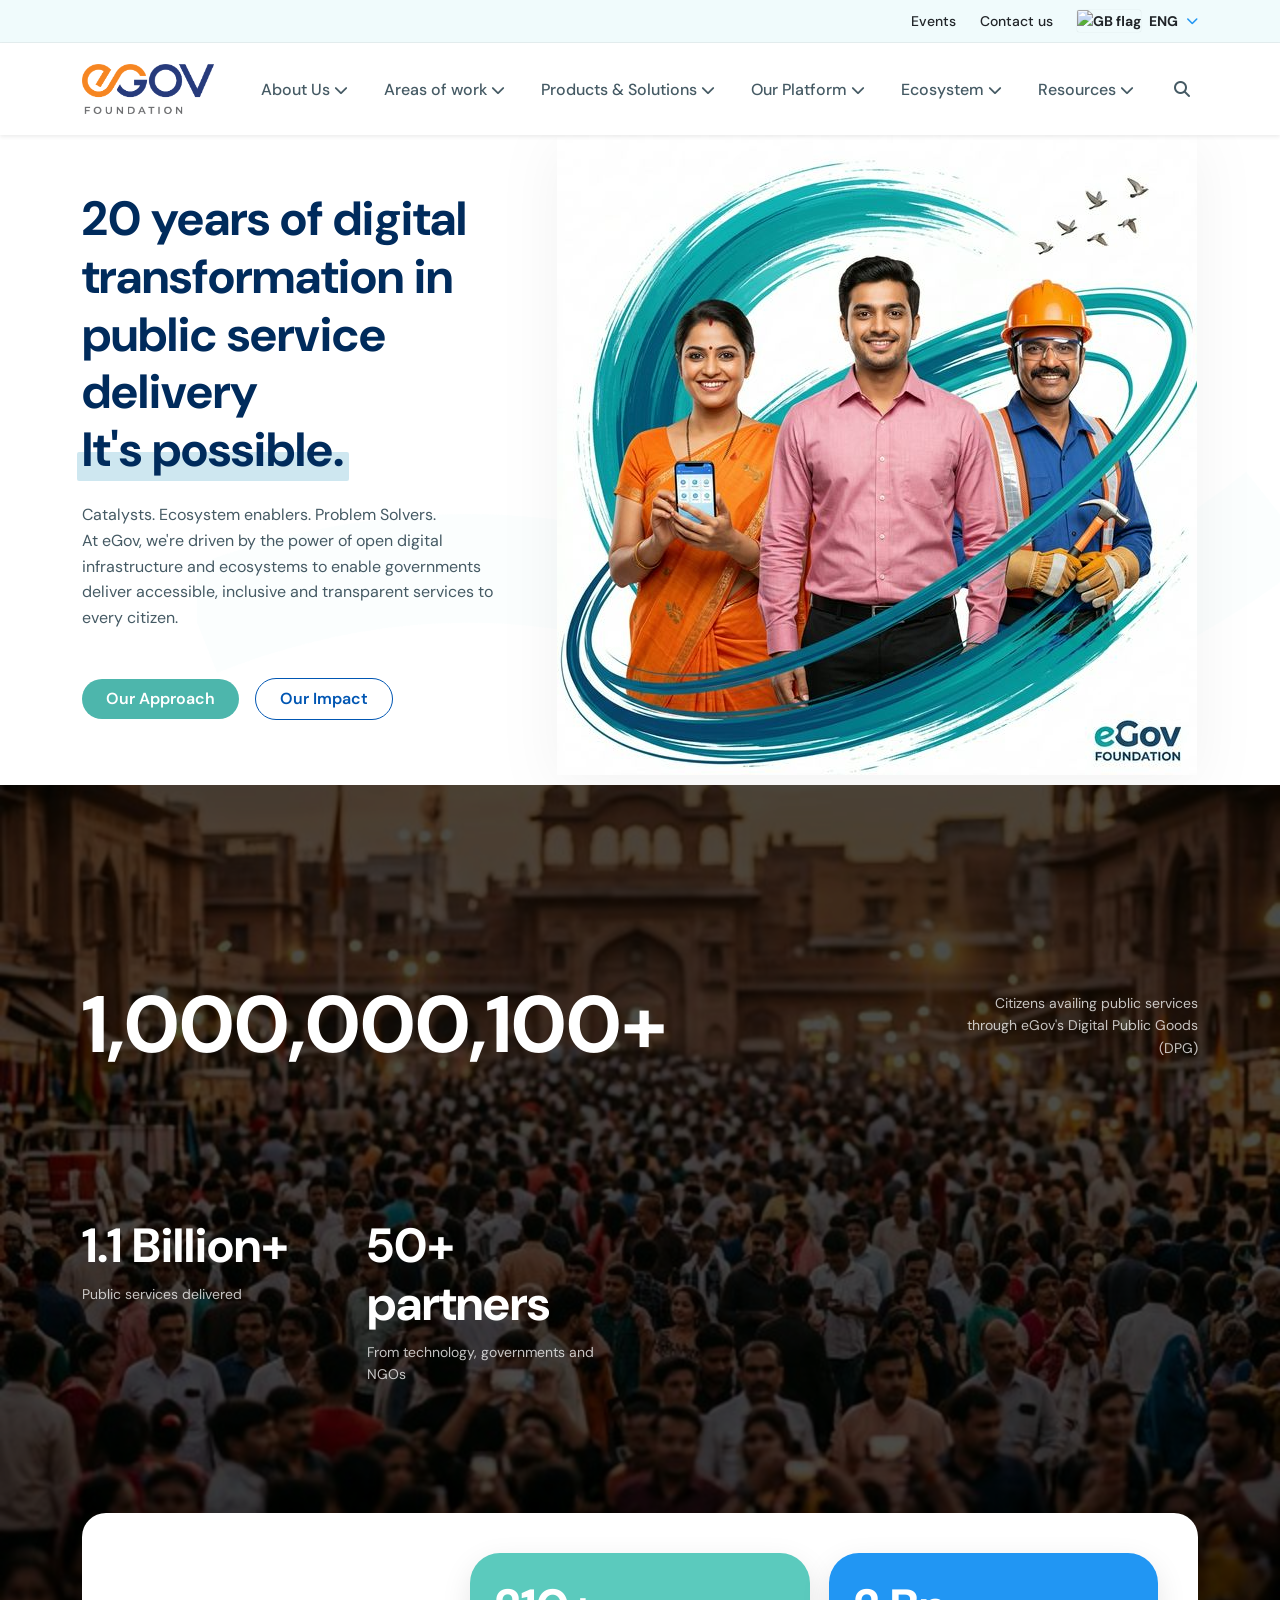
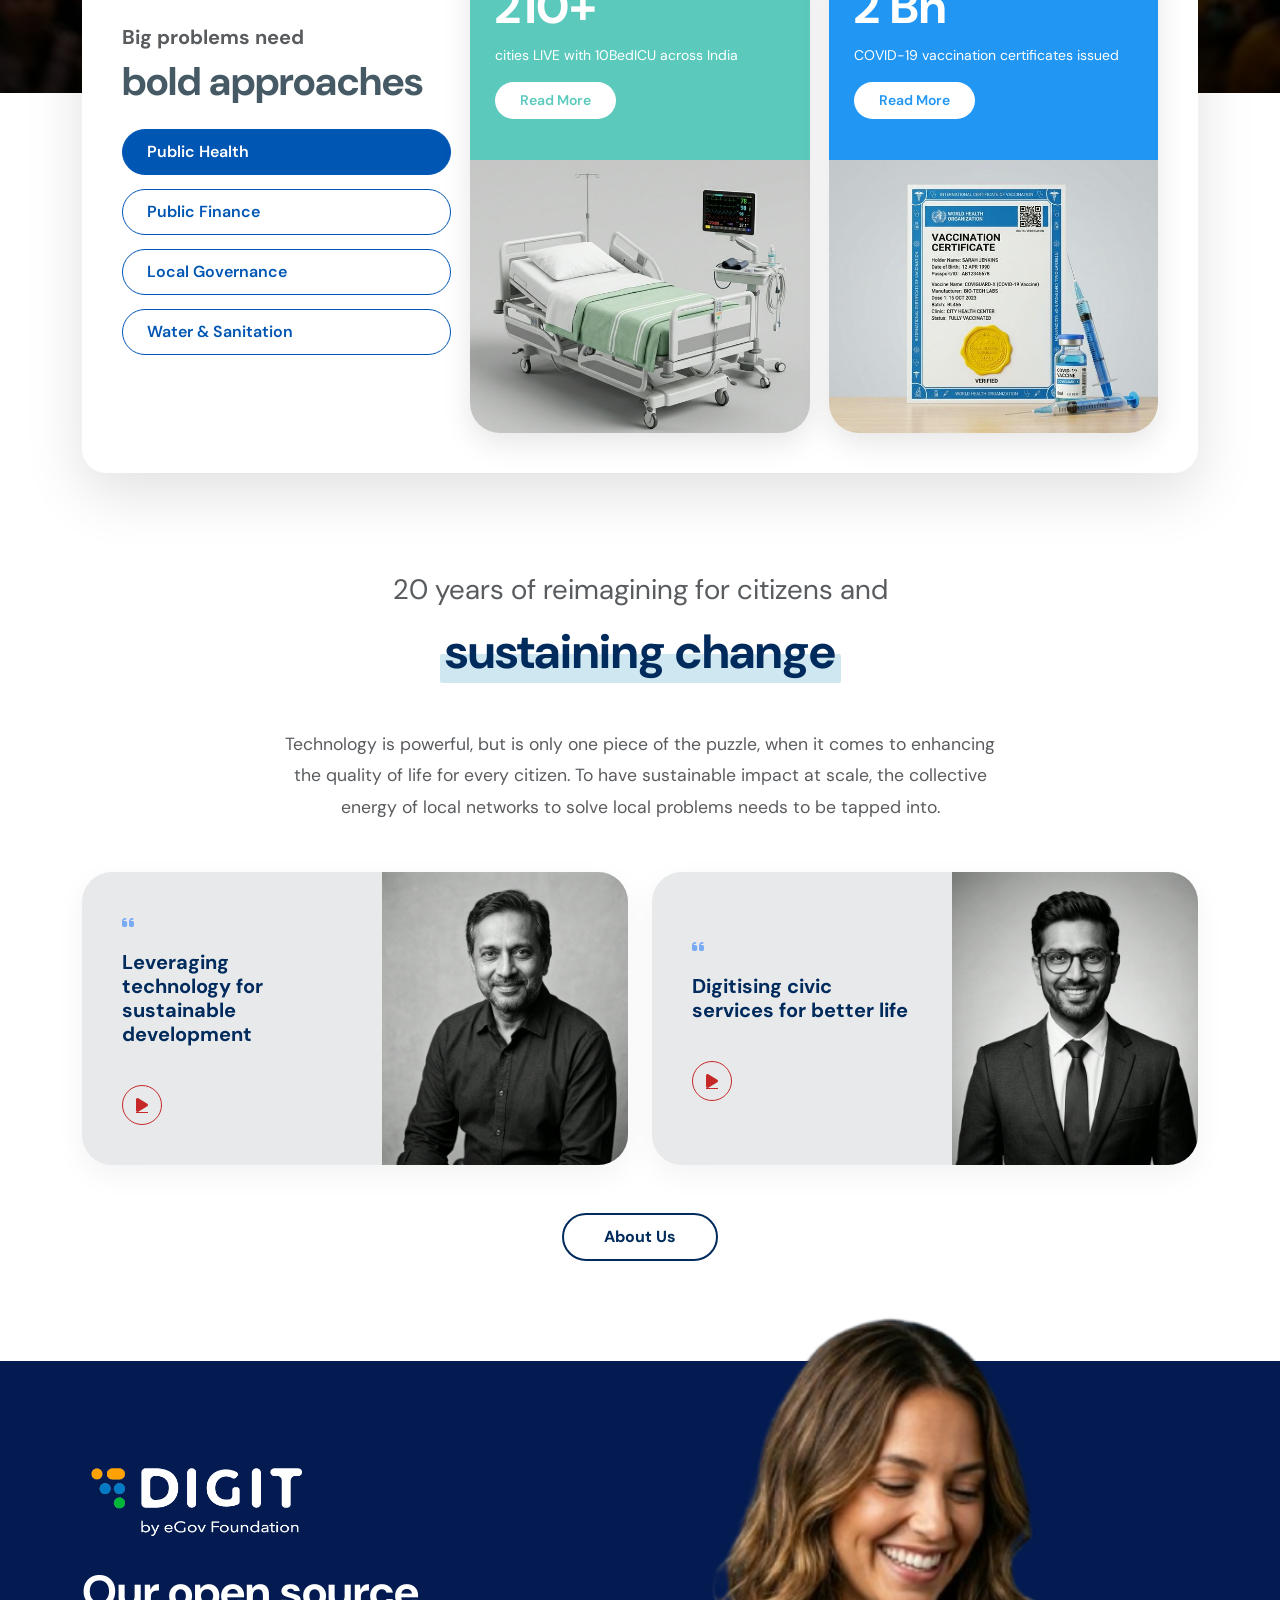
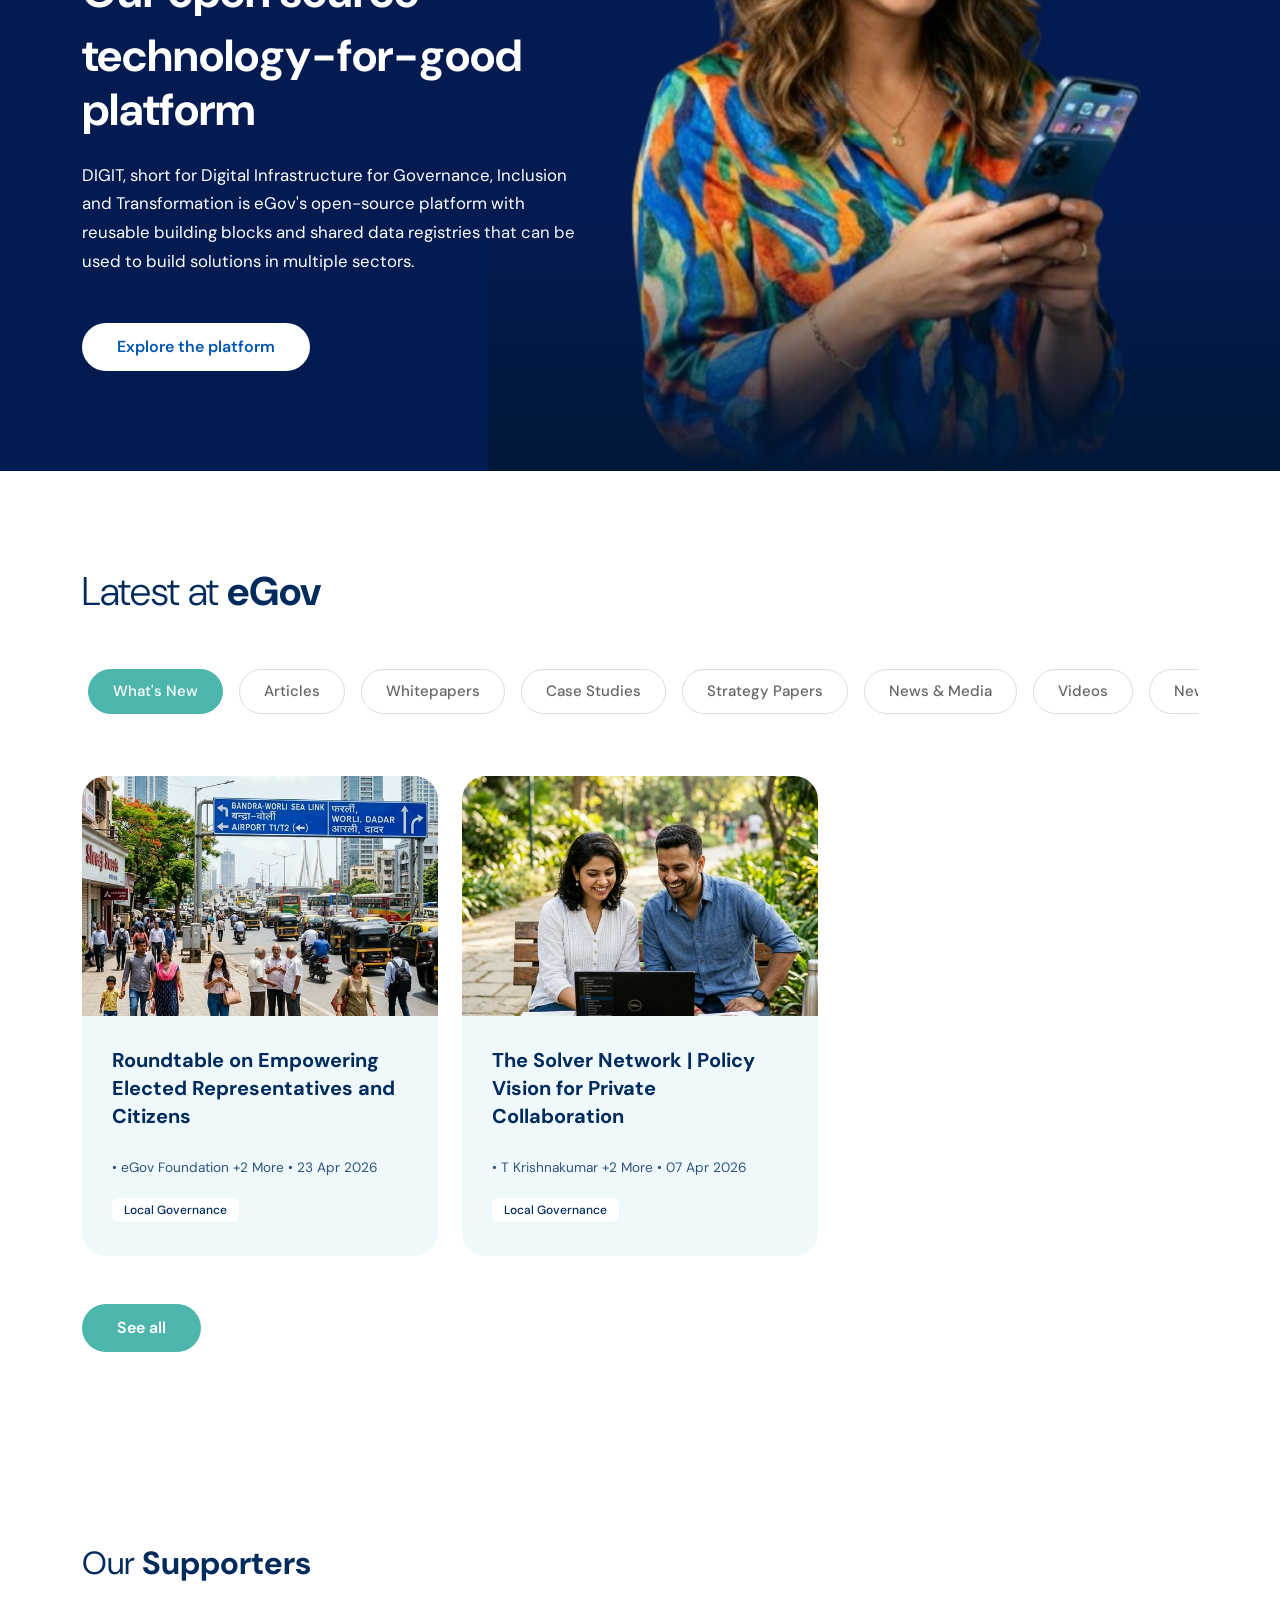
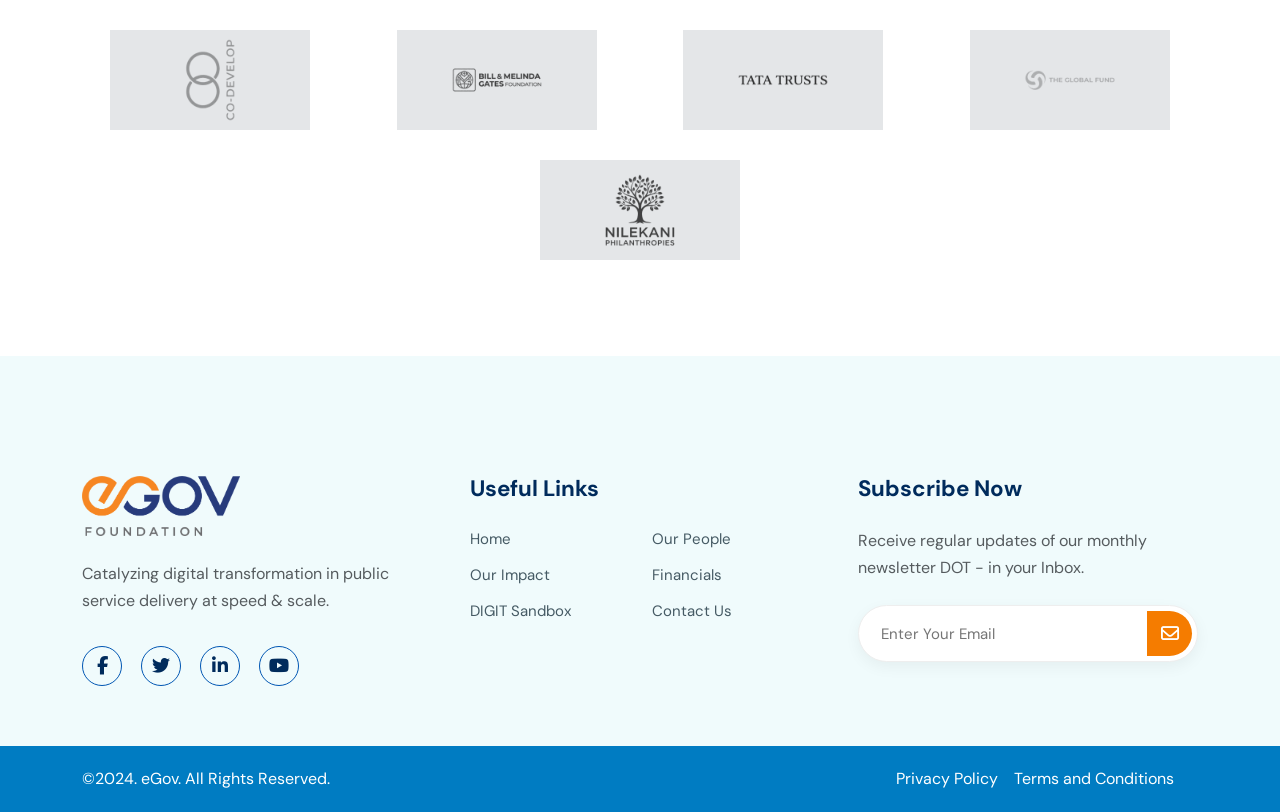
==== index.html @ 866bbda9 "Added Navbar and Main page sections" ====
<!doctype html>
<html lang="en">
  <head>
    <meta charset="UTF-8" />
    <meta name="viewport" content="width=device-width, initial-scale=1.0" />
    <title>eGov Foundation | 20 Years of Digital Transformation</title>
    <link rel="icon" type="image/png" href="favicon.png" />
    <!-- Bootstrap CSS -->
    <link
      href="https://cdn.jsdelivr.net/npm/bootstrap@5.3.0/dist/css/bootstrap.min.css"
      rel="stylesheet"
    />
    <!-- Font Awesome -->
    <link
      rel="stylesheet"
      href="https://cdnjs.cloudflare.com/ajax/libs/font-awesome/6.4.0/css/all.min.css"
    />
    <!-- Custom CSS -->
    <link rel="stylesheet" href="assets/css/style.css" />
  </head>
  <body>
     <div id="header"></div>

    <main>
      <!-- Hero Section -->
      <section class="hero-section">
        <div class="container py-lg-0">
          <div class="row align-items-center">
            <div class="col-lg-5 mb-5 mb-lg-0">
              <h1 class="display-5 fw-bold mb-4 text-dark-blue">
                20 years of digital transformation in public service delivery
                <br />
                <span class="highlight-it">It's possible.</span>
              </h1>
              <p class="secondary-text mb-5">
                Catalysts. Ecosystem enablers. Problem Solvers. <br />
                At eGov, we're driven by the power of open digital
                infrastructure and ecosystems to enable governments deliver
                accessible, inclusive and transparent services to every citizen.
              </p>
              <div class="d-flex align-items-center gap-3">
                <a href="#" class="btn btn-teal-pill px-4 py-2">Our Approach</a>
                <a href="#" class="btn btn-outline-blue-pill px-4 py-2"
                  >Our Impact</a
                >
              </div>
            </div>
            <div class="col-lg-7">
              <img
                src="assets/images/hero-image.png"
                alt="Digital Transformation"
                class="hero-composite-img"
              />
            </div>
          </div>
        </div>
      </section>

      <!-- Impact Section -->
      <section class="impact-section">
        <div class="impact-overlay"></div>
        <div class="container position-relative">
          <div
            class="row my-5 d-flex justify-content-between align-items-center py-4"
          >
            <div class="col-auto">
              <h2 class="display-1 fw-bold mb-0">1,000,000,100+</h2>
            </div>
            <div class="col-auto">
              <p
                class="small opacity-75 mb-0 text-end"
                style="max-width: 250px"
              >
                Citizens availing public services through eGov's Digital Public
                Goods (DPG)
              </p>
            </div>
          </div>

          <div class="row mt-5 mb-5 py-4">
            <div class="col-md-3 mb-4 mb-md-0">
              <h3 class="display-5 fw-bold">1.1 Billion+</h3>
              <p class="small opacity-75">Public services delivered</p>
            </div>
            <div class="col-md-3">
              <h3 class="display-5 fw-bold">50+ partners</h3>
              <p class="small opacity-75">
                From technology, governments and NGOs
              </p>
            </div>
          </div>
        </div>
      </section>

      <!-- Approaches Overlap Section -->
      <section class="approaches-overlap">
        <div class="container">
          <div class="approaches-card">
            <div class="row align-items-center">
              <div class="col-lg-4">
                <h5 class="text-muted mb-2">Big problems need</h5>
                <h2 class="display-6 fw-bold mb-4">bold approaches</h2>
                <div class="d-grid gap-2">
                  <button class="btn sidebar-btn active text-start px-4">
                    Public Health
                  </button>
                  <button class="btn sidebar-btn text-start px-4">
                    Public Finance
                  </button>
                  <button class="btn sidebar-btn text-start px-4">
                    Local Governance
                  </button>
                  <button class="btn sidebar-btn text-start px-4">
                    Water & Sanitation
                  </button>
                </div>
              </div>
              <div class="col-lg-4 p-0">
                <div
                  class="approaches-inner-card"
                >
                  <div class="card-top-content" style="background-color: #5bcabd;">
                    <h3 class="display-5 fw-bold">210+</h3>
                    <p class="small opacity-90">cities LIVE with 10BedICU across India</p>
                    <a
                      href="#"
                      class="btn btn-read-more mb-3"
                      style="color: #5bcabd;"
                      >Read More</a
                    >
                  </div>
                  <div class="card-img-wrapper">
                    <img
                      src="assets/images/hospital-bed.png"
                      alt="Health"
                    />
                  </div>
                </div>
              </div>
              <div class="col-lg-4">
                <div
                  class="approaches-inner-card"
                >
                  <div class="card-top-content" style="background-color: #2196f3;">
                    <h3 class="display-5 fw-bold">2 Bn</h3>
                    <p class="small opacity-90">COVID-19 vaccination certificates issued</p>
                    <a
                      href="#"
                      class="btn btn-read-more mb-3"
                      style="color: #2196f3;"
                      >Read More</a
                    >
                  </div>
                  <div class="card-img-wrapper">
                    <img
                      src="assets/images/vaccine-cert.png"
                      alt="Vaccine"
                    />
                  </div>
                </div>
              </div>
            </div>
          </div>
        </div>
      </section>

      <!-- Sustaining Change Section -->
      <section class="sustaining-section">
        <div class="container text-center">
          <h3 class="text-muted mb-3" style="font-weight: 400;">
            20 years of reimagining for citizens and
          </h3>
          <h2 class="display-5 fw-bold mb-5" id="sustaining-title">
            <span class="highlight-it">sustaining change</span>
          </h2>
          <div class="row mb-5">
            <div class="col-lg-8 mx-auto text-muted" style="font-size: 1.1rem; line-height: 1.8;">
              Technology is powerful, but is only one piece of the puzzle, when
              it comes to enhancing the quality of life for every citizen. To
              have sustainable impact at scale, the collective energy of local
              networks to solve local problems needs to be tapped into.
            </div>
          </div>
          <div class="row g-4 justify-content-center">
            <div class="col-lg-6">
              <div class="testimonial-card">
                <div class="quote-container text-start">
                  <p class="text-muted small mb-3">
                    <i class="fas fa-quote-left text-primary opacity-50 me-2"></i>
                  </p>
                  <h4 class="h5 fw-bold text-dark-blue mb-4">
                    Leveraging technology for sustainable development
                  </h4>
                  <a href="#" class="btn-play-rounded">
                    <i class="fas fa-play"></i>
                  </a>
                </div>
                <img
                  src="assets/images/speaker-1.png"
                  alt="Speaker"
                  class="speaker-img"
                />
              </div>
            </div>
            <div class="col-lg-6">
              <div class="testimonial-card">
                <div class="quote-container text-start">
                  <p class="text-muted small mb-3">
                    <i class="fas fa-quote-left text-primary opacity-50 me-2"></i>
                  </p>
                  <h4 class="h5 fw-bold text-dark-blue mb-4">
                    Digitising civic services for better life
                  </h4>
                  <a href="#" class="btn-play-rounded">
                    <i class="fas fa-play"></i>
                  </a>
                </div>
                <img
                  src="assets/images/speaker-2.png"
                  alt="Speaker"
                  class="speaker-img"
                />
              </div>
            </div>
          </div>
          <div class="mt-5">
            <a href="#" class="btn btn-outline-dark-blue-pill rounded-pill px-5 py-2">About Us</a>
          </div>
        </div>
      </section>

      <!-- DIGIT Section -->
      <section class="digit-section">
        <div class="digit-person-overlay d-none d-lg-block">
          <img src="assets/images/digit-person.png" alt="Person using DIGIT" />
        </div>
        <div class="container">
          <div class="row">
            <div class="col-lg-6">
              <div class="mb-4">
                <div class="d-flex align-items-center mb-1">
                  <img src="assets/images/digit-n.png" alt="DIGIT Logo" style="height: 80px; width: auto;" />
                </div>
                <!-- <p class="small text-white-50 opacity-75 ms-1">by eGov Foundation</p> -->
              </div>
              <h1 class="h1 fw-bold mb-4" style="line-height: 1.2; font-size: 45px;">
                Our open source <br>
                <span style="display: block; margin-top: 10px;">technology-for-good <br> platform</span>
              </h1>
              <p class="mb-5 opacity-90" style="max-width: 500px; font-size: 1.05rem; line-height: 1.7;">
                DIGIT, short for Digital Infrastructure for Governance,
                Inclusion and Transformation is eGov's open-source platform with
                reusable building blocks and shared data registries that can be
                used to build solutions in multiple sectors.
              </p>
              <a href="#" class="btn btn-white-pill"
                >Explore the platform</a
              >
            </div>
          </div>
        </div>
      </section>

      <!-- Latest at eGov -->
      <section class="py-5">
        <div class="container py-5">
          <h2 class="display-6  mb-5" style="color: #002b5c;">
            Latest at <span class="text-egov-primary fw-bold">eGov</span>
          </h2>
          <div class="latest-filters mb-5 overflow-auto text-nowrap pb-2">
            <button class="btn filter-btn active" data-filter="What's New">What's New</button>
            <button class="btn filter-btn" data-filter="Articles">Articles</button>
            <button class="btn filter-btn" data-filter="Whitepapers">Whitepapers</button>
            <button class="btn filter-btn" data-filter="Case Studies">Case Studies</button>
            <button class="btn filter-btn" data-filter="Strategy Papers">Strategy Papers</button>
            <button class="btn filter-btn" data-filter="News & Media">News & Media</button>
            <button class="btn filter-btn" data-filter="Videos">Videos</button>
            <button class="btn filter-btn" data-filter="Newsletter">Newsletter</button>
          </div>
          <div class="row g-4" id="news-container">
            <!-- What's New -->
            <div class="col-md-4 news-item" data-category="What's New">
              <div class="news-card">
                <img src="assets/images/news-1.png" alt="Card" />
                <div class="card-body">
                  <h4 class="h5 fw-bold text-dark-blue" style="line-height: 1.4;">Roundtable on Empowering Elected Representatives and Citizens</h4>
                  <div class="news-meta">• eGov Foundation +2 More • 23 Apr 2026</div>
                  <div class="badge-group"><span class="badge">Local Governance</span></div>
                </div>
              </div>
            </div>
            <div class="col-md-4 news-item" data-category="What's New">
              <div class="news-card">
                <img src="assets/images/news-2.png" alt="Card" />
                <div class="card-body">
                  <h4 class="h5 fw-bold text-dark-blue" style="line-height: 1.4;">The Solver Network | Policy Vision for Private Collaboration</h4>
                  <div class="news-meta">• T Krishnakumar +2 More • 07 Apr 2026</div>
                  <div class="badge-group"><span class="badge">Local Governance</span></div>
                </div>
              </div>
            </div>

            <!-- Articles -->
            <div class="col-md-4 news-item d-none" data-category="Articles">
              <div class="news-card">
                <img src="assets/images/news-3.png" alt="Card" />
                <div class="card-body">
                  <h4 class="h5 fw-bold text-dark-blue" style="line-height: 1.4;">State-led Urban Digital Transformation</h4>
                  <div class="news-meta">• Mathews P Joseph +2 More • 13 Mar 2026</div>
                  <div class="badge-group">
                    <span class="badge">Odisha</span>
                    <span class="badge">Kerala</span>
                    <span class="badge">Local Governance</span>
                    <span class="badge">Andhra Pradesh</span>
                    <span class="badge">Punjab</span>
                  </div>
                </div>
              </div>
            </div>
            <div class="col-md-4 news-item d-none" data-category="Articles">
              <div class="news-card">
                <img src="assets/images/news-generic-1.png" alt="Card" />
                <div class="card-body">
                  <h4 class="h5 fw-bold text-dark-blue" style="line-height: 1.4;">Open Source in Governance: A New Era for Every Citizen</h4>
                  <div class="news-meta">• eGov Team • 05 Mar 2026</div>
                  <div class="badge-group"><span class="badge">Technology</span></div>
                </div>
              </div>
            </div>

            <!-- Whitepapers -->
            <div class="col-md-4 news-item d-none" data-category="Whitepapers">
              <div class="news-card">
                <img src="assets/images/news-generic-2.png" alt="Card" />
                <div class="card-body">
                  <h4 class="h5 fw-bold text-dark-blue" style="line-height: 1.4;">Data Registries for Public Good: Strategic Framework</h4>
                  <div class="news-meta">• Whitepaper • Feb 2026</div>
                  <div class="badge-group"><span class="badge">Strategy</span></div>
                </div>
              </div>
            </div>
            <div class="col-md-4 news-item d-none" data-category="Whitepapers">
              <div class="news-card">
                <img src="assets/images/news-generic-3.png" alt="Card" />
                <div class="card-body">
                  <h4 class="h5 fw-bold text-dark-blue" style="line-height: 1.4;">Sustainable Scaling for DPGs across Emerging Markets</h4>
                  <div class="news-meta">• Strategic Report • Jan 2026</div>
                  <div class="badge-group"><span class="badge">Inclusion</span></div>
                </div>
              </div>
            </div>

            <!-- Case Studies -->
            <div class="col-md-4 news-item d-none" data-category="Case Studies">
              <div class="news-card">
                <img src="assets/images/news-generic-4.png" alt="Card" />
                <div class="card-body">
                  <h4 class="h5 fw-bold text-dark-blue" style="line-height: 1.4;">10BedICU Deployment Success: A Public Health Milestone</h4>
                  <div class="news-meta">• Case Study • Dec 2025</div>
                  <div class="badge-group"><span class="badge">Public Health</span></div>
                </div>
              </div>
            </div>
            <div class="col-md-4 news-item d-none" data-category="Case Studies">
              <div class="news-card">
                <img src="assets/images/news-generic-1.png" alt="Card" />
                <div class="card-body">
                  <h4 class="h5 fw-bold text-dark-blue" style="line-height: 1.4;">Impact of DIGIT in Andhra Pradesh: Digital Evolution</h4>
                  <div class="news-meta">• User Story • Nov 2025</div>
                  <div class="badge-group"><span class="badge">Success Story</span></div>
                </div>
              </div>
            </div>

            <!-- Strategy Papers -->
            <div class="col-md-4 news-item d-none" data-category="Strategy Papers">
              <div class="news-card">
                <img src="assets/images/news-generic-2.png" alt="Card" />
                <div class="card-body">
                  <h4 class="h5 fw-bold text-dark-blue" style="line-height: 1.4;">Reimagining City Finance for Sustainable Impact</h4>
                  <div class="news-meta">• Policy Paper • Oct 2025</div>
                  <div class="badge-group"><span class="badge">Public Finance</span></div>
                </div>
              </div>
            </div>
            <div class="col-md-4 news-item d-none" data-category="Strategy Papers">
              <div class="news-card">
                <img src="assets/images/news-generic-3.png" alt="Card" />
                <div class="card-body">
                  <h4 class="h5 fw-bold text-dark-blue" style="line-height: 1.4;">Inclusive Digital Infrastructure for Rural Connectivity</h4>
                  <div class="news-meta">• Future Vision • Sep 2025</div>
                  <div class="badge-group"><span class="badge">Inclusion</span></div>
                </div>
              </div>
            </div>

            <!-- News & Media -->
            <div class="col-md-4 news-item d-none" data-category="News & Media">
              <div class="news-card">
                <img src="assets/images/news-1.png" alt="Card" />
                <div class="card-body">
                  <h4 class="h5 fw-bold text-dark-blue" style="line-height: 1.4;">eGov Foundation Featured in Times of India Today</h4>
                  <div class="news-meta">• Media News • Aug 2025</div>
                  <div class="badge-group"><span class="badge">Press Release</span></div>
                </div>
              </div>
            </div>
            <div class="col-md-4 news-item d-none" data-category="News & Media">
              <div class="news-card">
                <img src="assets/images/news-generic-4.png" alt="Card" />
                <div class="card-body">
                  <h4 class="h5 fw-bold text-dark-blue" style="line-height: 1.4;">Global Impact showcased at World Economic Forum</h4>
                  <div class="news-meta">• Event News • Jul 2025</div>
                  <div class="badge-group"><span class="badge">Ecosystem</span></div>
                </div>
              </div>
            </div>

            <!-- Videos -->
            <div class="col-md-4 news-item d-none" data-category="Videos">
              <div class="news-card">
                <img src="assets/images/news-2.png" alt="Card" />
                <div class="card-body">
                  <h4 class="h5 fw-bold text-dark-blue" style="line-height: 1.4;">How 10BedICU is Changing Lives across Rural India</h4>
                  <div class="news-meta">• Video Story • 5:20</div>
                  <div class="badge-group"><span class="badge">Public Health</span></div>
                </div>
              </div>
            </div>
            <div class="col-md-4 news-item d-none" data-category="Videos">
              <div class="news-card">
                <img src="assets/images/news-generic-1.png" alt="Card" />
                <div class="card-body">
                  <h4 class="h5 fw-bold text-dark-blue" style="line-height: 1.4;">Introduction to DIGIT Platform for Civic Leaders</h4>
                  <div class="news-meta">• Explainer Video • 3:45</div>
                  <div class="badge-group"><span class="badge">Technology</span></div>
                </div>
              </div>
            </div>

            <!-- Newsletter -->
            <div class="col-md-4 news-item d-none" data-category="Newsletter">
              <div class="news-card">
                <img src="assets/images/news-3.png" alt="Card" />
                <div class="card-body">
                  <h4 class="h5 fw-bold text-dark-blue" style="line-height: 1.4;">The Monthly eGov Digest - December Edition</h4>
                  <div class="news-meta">• Newsletter • Dec 2025</div>
                  <div class="badge-group"><span class="badge">Updates</span></div>
                </div>
              </div>
            </div>
            <div class="col-md-4 news-item d-none" data-category="Newsletter">
              <div class="news-card">
                <img src="assets/images/news-generic-2.png" alt="Card" />
                <div class="card-body">
                  <h4 class="h5 fw-bold text-dark-blue" style="line-height: 1.4;">Year in Review - 2025 Success and Highlights</h4>
                  <div class="news-meta">• Annual Report • Jan 2026</div>
                  <div class="badge-group"><span class="badge">Ecosystem</span></div>
                </div>
              </div>
            </div>
          </div>
          <div class="mt-5 text-start">
            <a href="#" class="btn btn-see-all">See all</a>
          </div>

          <script>
            document.querySelectorAll('.filter-btn').forEach(btn => {
              btn.addEventListener('click', () => {
                // Update buttons
                document.querySelectorAll('.filter-btn').forEach(b => b.classList.remove('active'));
                btn.classList.add('active');
                
                // Update cards
                const filter = btn.getAttribute('data-filter');
                document.querySelectorAll('.news-item').forEach(item => {
                  if (item.getAttribute('data-category') === filter) {
                    item.classList.remove('d-none');
                  } else {
                    item.classList.add('d-none');
                  }
                });
              });
            });
          </script>
        </div>
      </section>

      <section class="py-5 bg-white">
        <div class="container py-5">
          <h2 class="mb-5 text-start">
            <span style="font-weight: 400; color: #002b5c;">Our</span> 
            <span style="font-weight: 700; color: #002b5c;">Supporters</span>
          </h2>
          <div class="supporters-grid">
            <div class="supporter-logo">
              <img src="assets/images/logo-codevelop.png" alt="Co-Develop" />
            </div>
            <div class="supporter-logo">
              <img src="assets/images/logo-gates.png" alt="Gates Foundation" />
            </div>
            <div class="supporter-logo">
              <img src="assets/images/logo-tata.png" alt="Tata Trusts" />
            </div>
            <div class="supporter-logo">
              <img src="assets/images/logo-globalfund.png" alt="The Global Fund" />
            </div>
            <div class="supporter-logo">
              <img src="assets/images/logo-nilekani.png" alt="Nilekani Philanthropies" />
            </div>
          </div>
        </div>
      </section>
    </main>

    <!-- Footer -->
    <div id="footer"></div>

    <a href="#" class="back-to-top" id="backToTop"
      ><i class="fas fa-chevron-up"></i
    ></a>
    <!-- JS -->
    <script src="assets/js/main.js"></script>
    <!-- Bootstrap JS -->
    <script src="https://cdn.jsdelivr.net/npm/bootstrap@5.3.0/dist/js/bootstrap.bundle.min.js"></script>

    <!-- Filter JS -->
    <script>
      document.addEventListener("DOMContentLoaded", function () {
        const filterButtons = document.querySelectorAll(".latest-filters .btn");
        const newsItems = document.querySelectorAll(".news-item");

        filterButtons.forEach((button) => {
          button.addEventListener("click", () => {
            // Update active button
            filterButtons.forEach((btn) => btn.classList.remove("active"));
            button.classList.add("active");

            const filterValue = button.textContent.trim();

            newsItems.forEach((item) => {
              if (
                filterValue === "What's New" ||
                item.getAttribute("data-category") === filterValue
              ) {
                item.style.display = "block";
                item.style.animation = "fadeInUp 0.5s ease backwards";
              } else {
                item.style.display = "none";
              }
            });
          });
        });

        // Back to Top Logic
        const backToTopBtn = document.getElementById("backToTop");

        window.addEventListener("scroll", () => {
          if (window.scrollY > 300) {
            backToTopBtn.classList.add("show");
          } else {
            backToTopBtn.classList.remove("show");
          }
        });

        backToTopBtn.addEventListener("click", (e) => {
          e.preventDefault();
          window.scrollTo({ top: 0, behavior: "smooth" });
        });
      });
    </script>
  </body>
</html>
---- assets/css/style.css ----
/* DM Sans Font */
@import url("https://fonts.googleapis.com/css2?family=DM+Sans:ital,opsz,wght@0,9..40,100..1000;1,9..40,100..1000&display=swap");

:root {
  --egov-primary: #0056b3;
  --egov-secondary: #4dd0e1;
  --egov-teal: #4db6ac;
  --egov-accent: #f57c00;
  --egov-dark: #002b5c;
  --egov-light: #f0fbfc; 
  --egov-text: #455a64;
  --egov-white: #ffffff;
  --egov-text-dark: #002b5c;
  --font-dm: "DM Sans", sans-serif;
}

.text-dark-blue {
  color: var(--egov-text-dark);
}

html {
  scroll-behavior: smooth;
}

body {
  font-family: var(--font-dm);
  color: var(--egov-text);
  overflow-x: hidden;
  line-height: 1.6;
}

h1,
h2,
h3,
h4,
h5,
h6 {
  font-weight: 700;
}

.text-egov-primary {
  color: var(--egov-text-dark);
}
.text-egov-secondary {
  color: var(--egov-secondary);
}
.bg-egov-primary {
  background-color: var(--egov-primary);
}
.bg-egov-dark {
  background-color: var(--egov-dark);
}

/* Header & Navbar styles */
#header {
  display: contents;
}

.navbar.sticky-top {
  position: sticky !important;
  top: 0 !important;
  z-index: 2000 !important;
  background-color: var(--egov-white) !important;
}

.navbar {
  padding: 10px 0;
  transition: all 0.3s ease;
}

/* Language Dropdown Reference Style */
#languageDropdown img {
  border-radius: 2px;
  box-shadow: 0 0 1px rgba(0,0,0,0.2);
}

.dropdown-item {
  font-weight: 500;
  color: var(--egov-text-dark);
}

.dropdown-item.active {
  background-color: transparent !important;
  color: var(--egov-primary) !important;
}

.dropdown-item:hover {
  background-color: rgba(33, 150, 243, 0.05);
  color: var(--egov-primary);
}

.navbar-brand img {
  height: 40px;
}

.nav-link {
  font-weight: 500;
  color: var(--egov-text) !important;
  margin-left: 20px;
  transition: all 0.3s ease;
}

.nav-link:hover {
  color: var(--egov-primary) !important;
}

/* Dropdown Behavior */
@media (min-width: 992px) {
  /* Main Navbar: Show on hover */
  .navbar-nav .nav-item.dropdown:hover > .dropdown-menu {
    display: block;
    opacity: 1;
    visibility: visible;
    transform: translateY(0);
  }
}

/* Bootstrap click behavior (for languages and others) */
.dropdown-menu.show {
  display: block !important;
  opacity: 1 !important;
  visibility: visible !important;
  transform: translateY(0) !important;
}
  
  .dropdown-menu {
    display: block;
    opacity: 0;
    visibility: hidden;
    transform: translateY(10px);
    transition: all 0.3s ease;
    border-radius: 12px;
    min-width: 220px;
  }

.dropdown-item {
  font-size: 15px;
  color: #455a64;
  font-weight: 500;
  transition: all 0.2s ease;
}

.dropdown-item:hover {
  background-color: #f0fbfc;
  color: var(--egov-dark);
}

.dropdown-toggle::after {
  display: none; /* Hide default arrow to use font-awesome icon */
}

/* Hero Section */
.hero-section {
  padding: 0px 0px 10px 0px;
  background-color: white;
  background-image: url('data:image/svg+xml,<svg width="100%" height="100%" viewBox="0 0 1000 600" xmlns="http://www.w3.org/2000/svg"><path d="M0,450 Q250,350 500,450 T1000,350" fill="none" stroke="%23f0fbfc" stroke-width="100" opacity="0.3"/></svg>');
  background-repeat: no-repeat;
  background-position: center right;
  position: relative;
  overflow: hidden;
}

.highlight-it {
  color: var(--egov-dark);
  position: relative;
  z-index: 1;
}

.highlight-it::after {
  content: "";
  position: absolute;
  bottom: 0px;
  left: -5px;
  width: calc(100% + 10px);
  height: 0.6em;
  background-color: #add8e6; /* Light Blue/Teal */
  opacity: 0.6;
  z-index: -1;
  border-radius: 2px;
}

.secondary-text {
  font-size: 1rem;
  color: var(--egov-text);
  line-height: 1.6;
}

.btn-teal-pill {
  background-color: var(--egov-teal);
  color: white;
  border-radius: 50px;
  border: none;
  font-weight: 600;
}

.btn-teal-pill:hover {
  background-color: #00897b;
  color: white;
}

.btn-outline-blue-pill {
  border: 1px solid var(--egov-primary);
  color: var(--egov-primary);
  border-radius: 50px;
  background: transparent;
  font-weight: 600;
}

.btn-outline-blue-pill:hover {
  background: var(--egov-primary);
  color: white;
}

.hero-composite-img {
  max-width: 100%;
  height: auto;
  filter: drop-shadow(0 10px 30px rgba(0, 0, 0, 0.05));
}

/* Impact Section */
.impact-section {
  background: url("../images/impact-bg.png") no-repeat center/cover;
  position: relative;
  padding: 120px 0 220px;
  color: white;
}

.impact-overlay {
  position: absolute;
  top: 0;
  left: 0;
  width: 100%;
  height: 100%;
  background: rgba(0, 0, 0, 0.7);
}

.impact-section .container {
  flex: 1;
  display: flex;
  flex-direction: column;
  justify-content: space-between;
}

/* Approaches Overlap */
.approaches-overlap {
  margin-top: -180px;
  position: relative;
  z-index: 10;
}

.approaches-card {
  background: white;
  border-radius: 24px;
  padding: 40px; /* Reduced from 50px */
  box-shadow: 0 20px 60px rgba(0, 0, 0, 0.12);
}

.sidebar-btn {
  border: 1px solid var(--egov-primary);
  border-radius: 50px;
  margin-bottom: 6px; /* Reduced from 8px */
  background: white;
  color: var(--egov-primary);
  text-align: center;
  padding: 10px 24px !important; /* Reduced from 8px */
  transition: all 0.3s ease;
  font-weight: 600;
  width: 100%;
}

.sidebar-btn.active,
.sidebar-btn:hover {
  background: var(--egov-primary);
  color: white !important;
  border-color: var(--egov-primary);
}

.approaches-inner-card {
  border-radius: 30px;
  overflow: hidden;
  color: white;
  height: 480px; /* Reduced from 520px */
  max-width: 340px; /* Reduced width */
  margin: 0 auto; /* Center in column */
  display: flex;
  flex-direction: column;
  box-shadow: 0 10px 30px rgba(0, 0, 0, 0.1);
  position: relative;
}

.card-top-content {
  padding: 25px; /* Reduced from 30px */
  flex: 0 0 auto;
}

.approaches-inner-card .btn-read-more {
  background: white;
  color: inherit;
  border-radius: 50px;
  padding: 8px 25px;
  font-weight: 600;
  border: none;
  font-size: 14px;
}

.approaches-inner-card .card-img-wrapper {
  flex: 1;
  overflow: hidden;
  background: white; /* Match likely image background */
  display: flex;
  align-items: flex-end;
}

.approaches-inner-card img {
  width: 100%;
  height: 100%;
  object-fit: cover;
  object-position: center center; /* Better centering */
}

/* Sustaining Change */
.sustaining-section {
  /* background: url('../images/sustaining-bg.png') no-repeat center/cover; */
  padding: 100px 0;
  position: relative;
}

#sustaining-title {
  position: relative;
  display: inline-block;
  padding: 0 10px;
}

.testimonial-card {
  border-radius: 30px;
  background: #e8e9eb;
  overflow: hidden;
  transition: transform 0.3s ease, box-shadow 0.3s ease;
  height: 100%;
  border: none;
  display: flex;
  flex-direction: row;
  align-items: center;
  cursor: pointer;
  box-shadow: 0 10px 30px rgba(0,0,0,0.05);
}

.testimonial-card:hover {
  transform: translateY(-5px);
  box-shadow: 0 15px 40px rgba(0,0,0,0.1);
}

.testimonial-card .quote-container {
  padding: 40px;
  flex: 1;
}

.testimonial-card .speaker-img {
  width: 45%;
  height: 100%;
  object-fit: cover;
}

.btn-play-rounded {
  width: 40px;
  height: 40px;
  border: 1px solid #c62828;
  border-radius: 50%;
  display: inline-flex;
  align-items: center;
  justify-content: center;
  color: #c62828;
  margin-top: 15px;
  transition: all 0.3s ease;
}

.btn-play-rounded:hover {
  background: #c62828;
  color: white;
}

.btn-outline-dark-blue-pill {
  border: 2px solid var(--egov-dark);
  color: var(--egov-dark);
  font-weight: 700;
  transition: all 0.3s ease;
  padding: 10px 40px !important;
}

.btn-outline-dark-blue-pill:hover {
  background: var(--egov-dark);
  color: white !important;
}

/* DIGIT Section */
.digit-section {
  background-color: rgba(4, 27, 81);
  /* background: url('../images/digit-bg.png') no-repeat center/cover; */
  color: white;
  padding: 100px 0;
  position: relative;
  overflow: visible; /* To allow person to overlap */
}

.digit-person-overlay {
  position: absolute;
  top: -80px; /* Overlap into previous section */
  right: 0;
  height: calc(100% + 80px);
  z-index: 2;
  pointer-events: none;
}

.digit-person-overlay::after {
  content: '';
  position: absolute;
  bottom: 0;
  left: 0;
  right: 0;
  height: 250px;
  background: linear-gradient(to top, #011738, transparent);
  z-index: 3;
}

.digit-person-overlay img {
  height: 100%;
  width: auto;
  object-fit: contain;
}

.btn-white-pill {
  background: white !important;
  color: var(--egov-primary) !important;
  font-weight: 600;
  border-radius: 50px;
  padding: 12px 35px;
  border: none;
  transition: all 0.3s ease;
}

.btn-white-pill:hover {
  background: #f0f0f0 !important;
  transform: translateY(-2px);
}

/* Latest at eGov */
.latest-filters .btn {
  border: 1px solid #ddd;
  background: white;
  color: #666;
  border-radius: 50px;
  padding: 10px 24px;
  margin: 6px;
  font-size: 15px;
  transition: all 0.3s ease;
  font-weight: 500;
}

.latest-filters .btn.active,
.latest-filters .btn:hover {
  background-color: var(--egov-teal);
  color: white;
  border-color: var(--egov-teal);
}

.news-card {
  border: none;
  border-radius: 24px;
  overflow: hidden;
  background-color: #eff8fa;
  transition: transform 0.3s ease, box-shadow 0.3s ease;
  height: 480px; /* Reduced to 480px for maximum compactness */
  max-width: 380px;
  margin: 0 auto;
  display: flex;
  flex-direction: column;
}

.news-card img {
  width: 100%;
  height: 50%; /* Exactly half of the card */
  object-fit: cover;
}

.news-card .card-body {
  padding: 30px;
  height: 50%; /* Exactly half of the card */
  flex: none; /* Disable flex growth to keep 50% */
  display: flex;
  flex-direction: column;
}

.news-card .news-meta {
  font-size: 0.85rem;
  color: #002b5c;
  opacity: 0.8;
  margin-top: 1.2rem;
  margin-bottom: 1.2rem;
}

.news-card .badge-group {
  display: flex;
  flex-wrap: wrap;
  gap: 6px;
}

.news-card .badge {
  background-color: #ffffff !important;
  color: #002b5c !important;
  padding: 6px 12px;
  border-radius: 6px;
  font-size: 12px;
  font-weight: 500;
  box-shadow: 0 2px 5px rgba(0, 0, 0, 0.02);
  border: none;
}

/* Category Filter Active State */
.filter-btn.active {
  background-color: #4db6ac !important;
  color: white !important;
  border-color: #4db6ac !important;
}

.news-item {
  transition: opacity 0.3s ease, transform 0.3s ease;
}

.news-item.d-none {
  display: none !important;
}

.btn-see-all {
  background-color: #4db6ac; /* Teal color */
  color: white;
  border: none;
  border-radius: 50px;
  padding: 12px 35px;
  font-weight: 600;
  transition: all 0.3s ease;
}

.btn-see-all:hover {
  background-color: #3d9189;
  color: white;
}

/* Supporters Grid */
.supporters-grid {
  display: flex;
  flex-wrap: wrap;
  gap: 30px;
  justify-content:space-around;
  align-items: center;
}

.supporter-logo {
   background-color: #e4e6e8;
  width: 200px;
  display: flex;
  justify-content: flex-start;
  align-items: center;
}

.supporters-grid img {
  width: 200px; /* Enforced 200px width as requested */
  max-height: 100px;
  object-fit: contain;
  filter: grayscale(100%) contrast(1);
  opacity: 1 !important;
  background: transparent !important;
  mix-blend-mode: multiply;
  transition: all 0.4s ease;
  cursor: pointer;
}

.supporters-grid img:hover {
  filter: grayscale(0) contrast(1);
  transform: translateY(-2px);
}

.btn-see-all:hover {
  background-color: #00897b;
  color: white;
  transform: scale(1.05);
}

/* Footer Section */
footer {
  background-color: var(--egov-light);
  padding: 120px 0 0; /* More padding as requested */
  color: var(--egov-text);
}

footer h5 {
  font-size: 1.4rem;
  color: var(--egov-dark);
  margin-bottom: 25px;
}

footer p {
  font-size: 1rem;
  line-height: 1.7;
  margin-bottom: 2rem;
}

.footer-logo {
  height: 35px;
}

.footer-links li {
  margin-bottom: 12px;
}
.footer-links a {
  text-decoration: none;
  color: var(--egov-text);
  font-size: 15px; /* Font size increase little */
  transition: color 0.3s ease;
  display: block;
}
.footer-links a:hover {
  color: var(--egov-primary);
}

.social-icons-footer a {
  width: 40px;
  height: 40px;
  background: transparent;
  border: 1px solid #0056b3;
  border-radius: 50%;
  display: inline-flex;
  align-items: center;
  justify-content: center;
  color: #002b5c;
  margin-right: 15px;
  text-decoration: none;
  transition: all 0.3s ease;
  font-size: 18px;
}

.social-icons-footer a:hover {
  background: #0056b3;
  color: white;
  transform: translateY(-3px);
}

.subscribe-form {
  display: flex;
  background: white;
  border: 1px solid #eee;
  border-radius: 50px;
  padding: 5px 5px 5px 20px;
  box-shadow: 0 5px 15px rgba(0, 0, 0, 0.05);
}

.subscribe-form input {
  border: none;
  outline: none;
  width: 100%;
  font-size: 15px;
}

.subscribe-form button {
  width: 50px;
  height: 45px;
  background: #f57c00; /* Match orange in image */
  color: white;
  border: none;
  border-radius: 50px; /* Semi-circle rounded on right */
  border-top-left-radius: 0;
  border-bottom-left-radius: 0;
  display: flex;
  align-items: center;
  justify-content: center;
  font-size: 18px;
}

.bottom-bar {
  background-color: #007cc2; /* Match image blue */
  color: white;
  padding: 20px 0;
  margin-top: 60px;
}

.back-to-top {
  position: fixed;
  bottom: 30px;
  right: 30px;
  width: 45px;
  height: 45px;
  background: #002b5c;
  color: white;
  display: flex;
  align-items: center;
  justify-content: center;
  border-radius: 50%;
  text-decoration: none;
  z-index: 2000;
  transition: all 0.3s ease;
  opacity: 0;
  visibility: hidden;
  box-shadow: 0 5px 15px rgba(0, 0, 0, 0.2);
}

.back-to-top.show {
  opacity: 1;
  visibility: visible;
}

/* Animations */
@keyframes fadeInUp {
  from {
    opacity: 0;
    transform: translateY(30px);
  }
  to {
    opacity: 1;
    transform: translateY(0);
  }
}

.hero-section h1,
.hero-section h5,
.hero-section p {
  animation: fadeInUp 0.8s ease backwards;
}

.hero-section h1 {
  animation-delay: 0.3s;
}
.hero-section p {
  animation-delay: 0.5s;
}

/* Responsive Adjustments */
@media (max-width: 991px) {
  .approaches-overlap {
    margin-top: -50px;
  }
  .approaches-card {
    padding: 30px;
  }
}
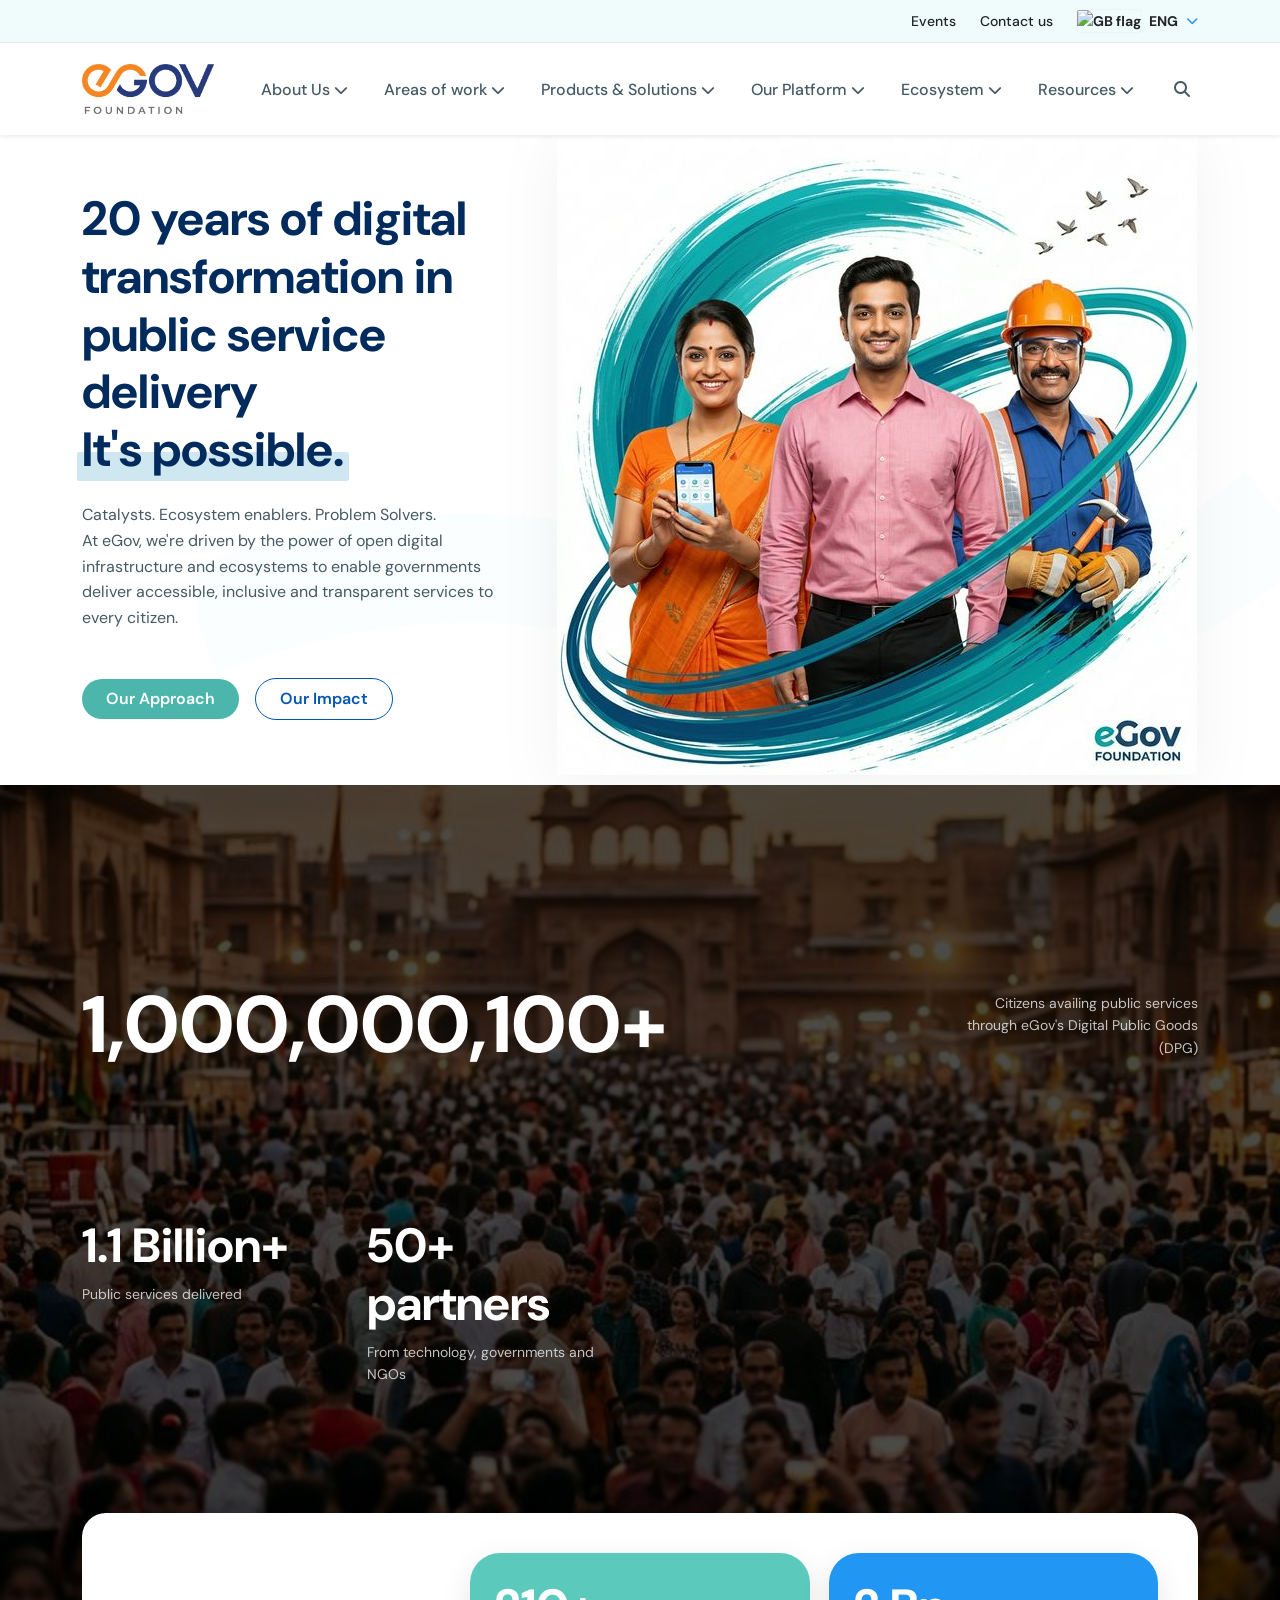
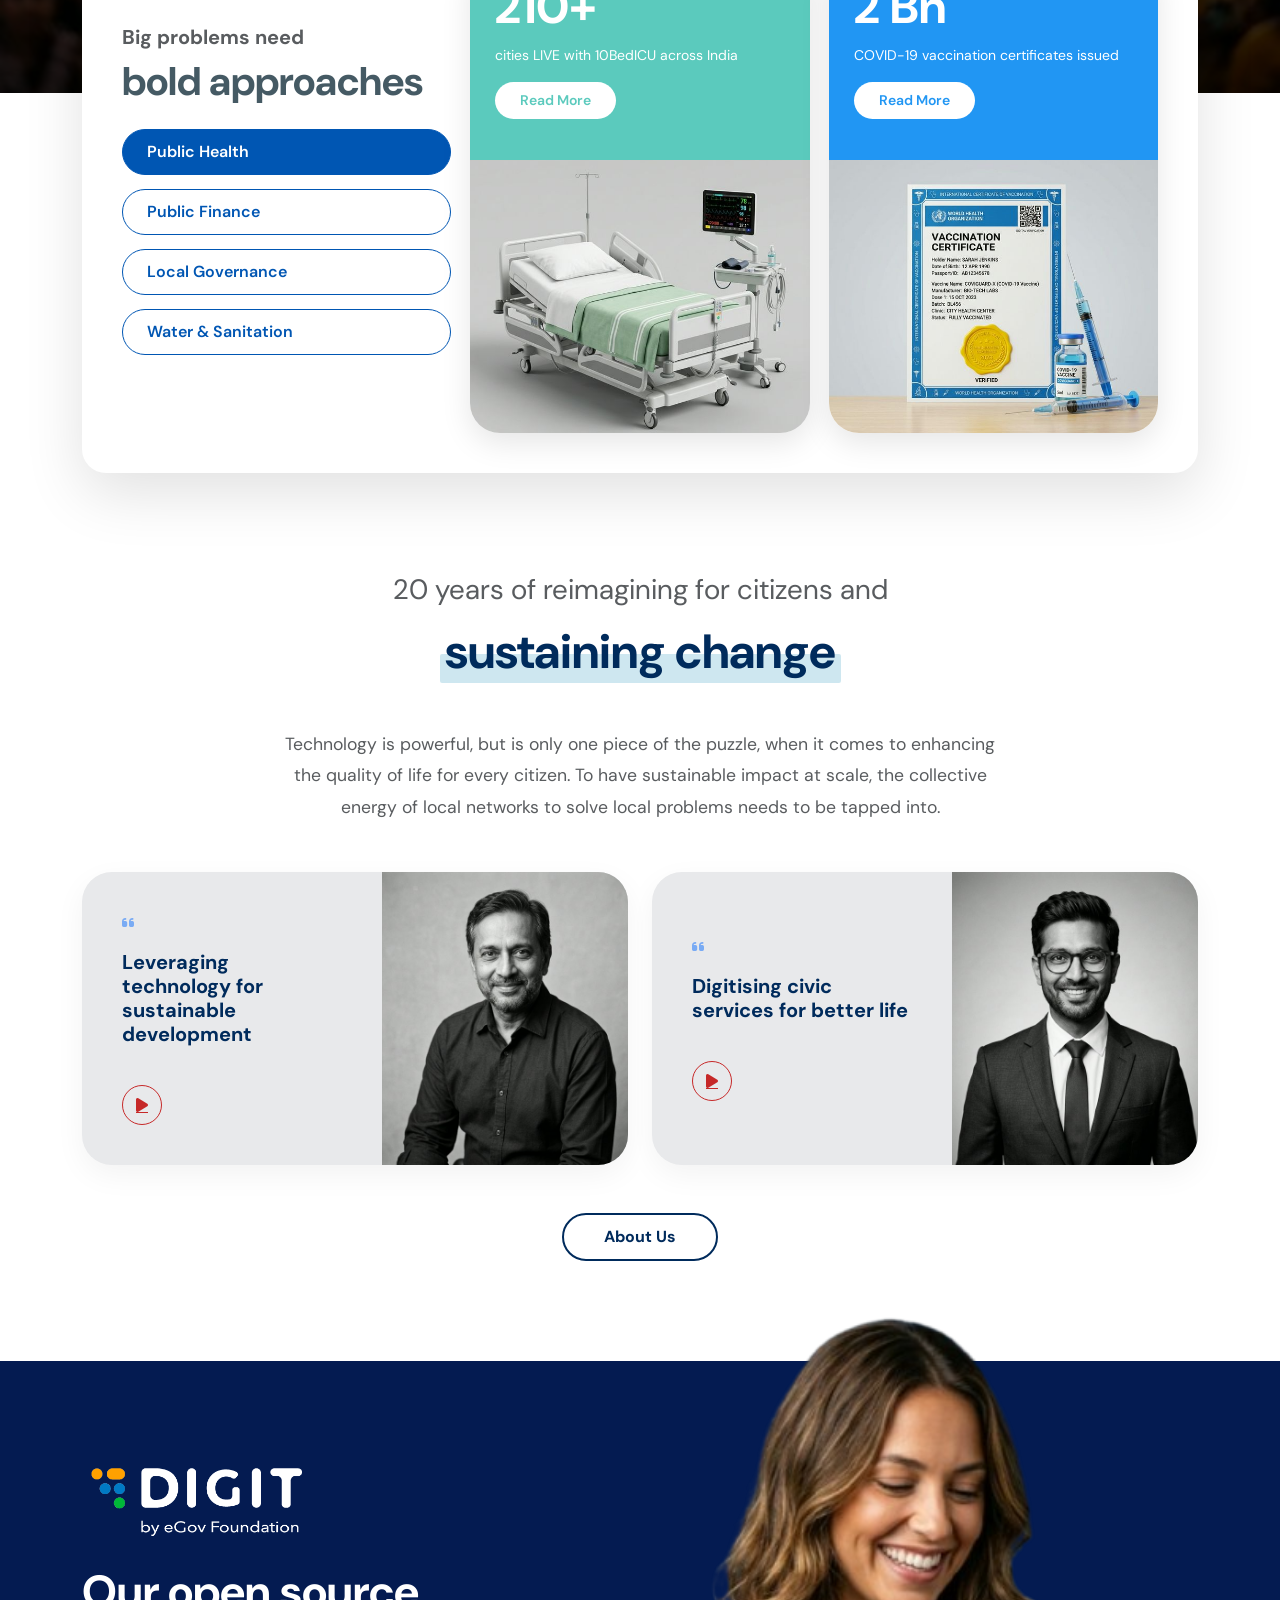
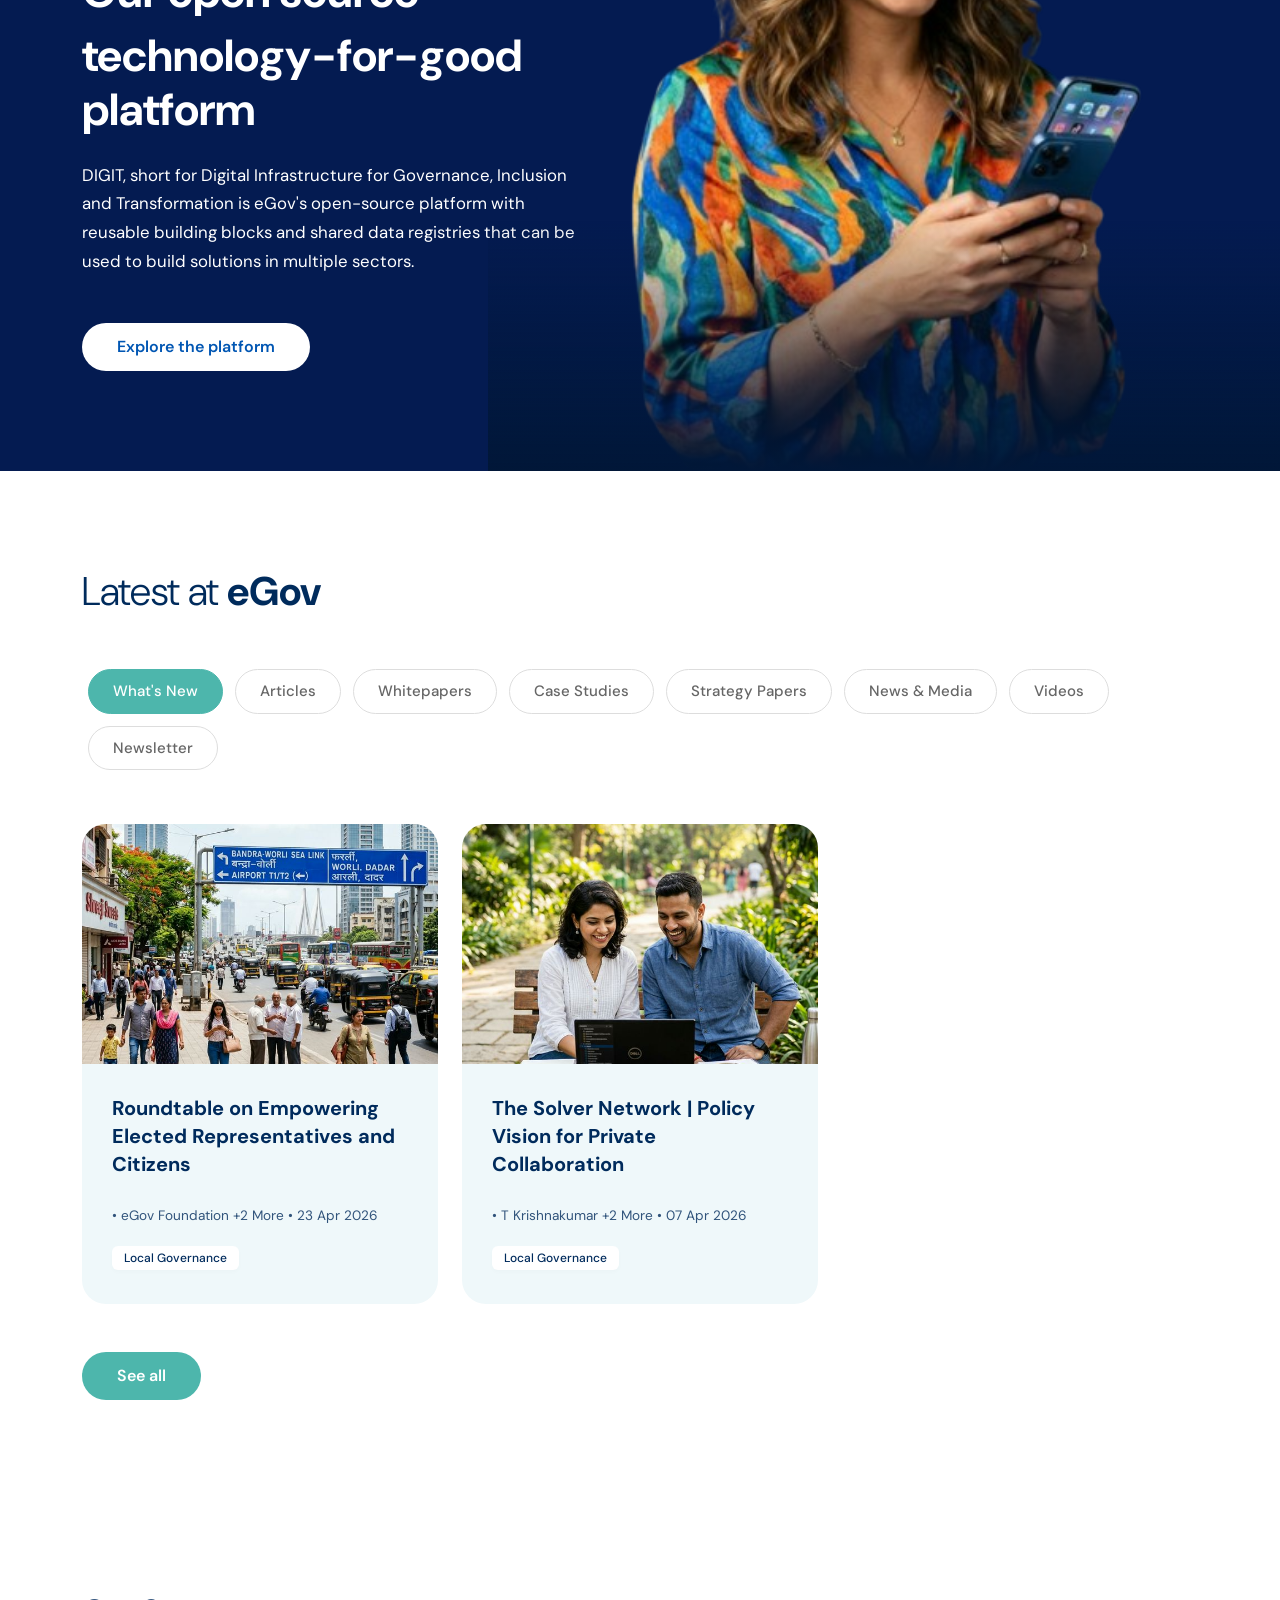
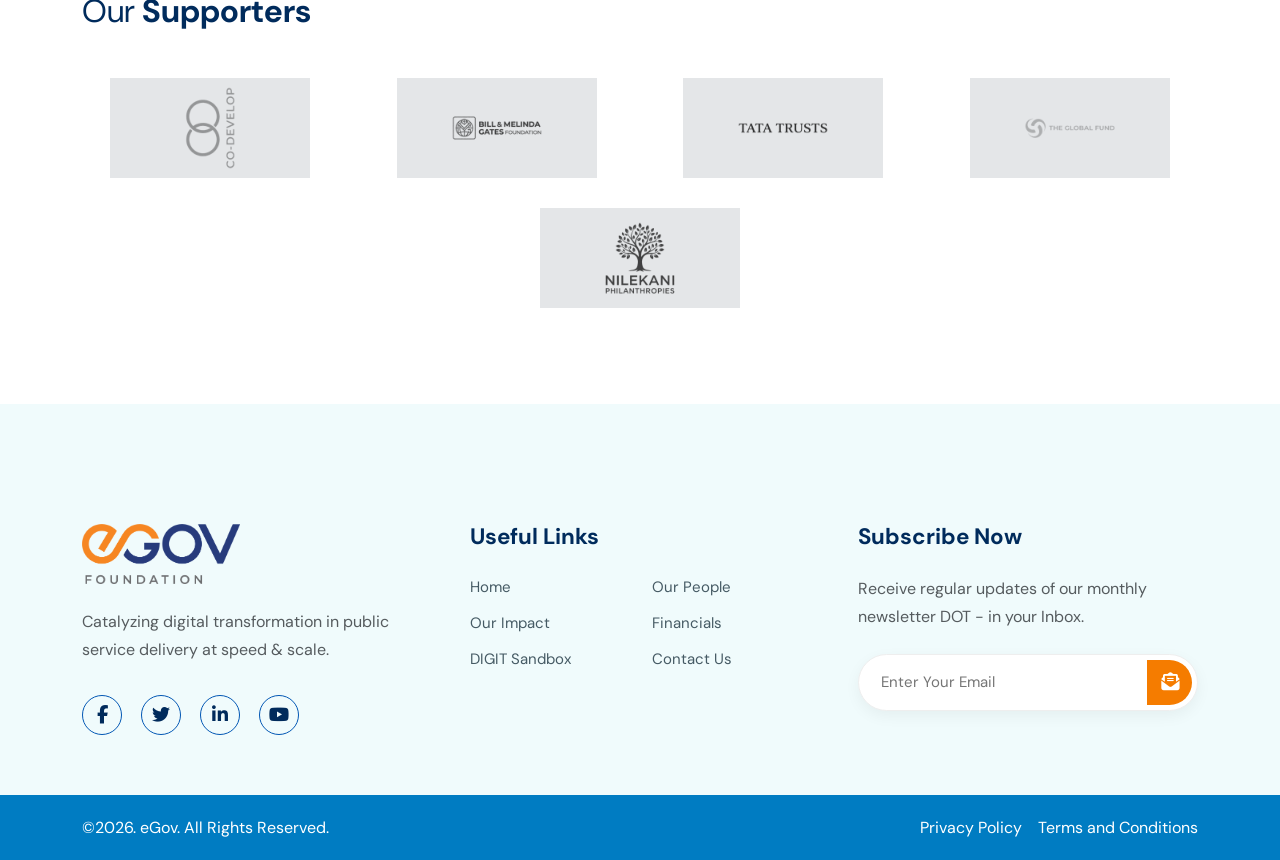
==== commit 74ce4da9: "added images in Latest at eGov" ====
--- a/index.html
+++ b/index.html
@@ -4,7 +4,7 @@
     <meta charset="UTF-8" />
     <meta name="viewport" content="width=device-width, initial-scale=1.0" />
     <title>eGov Foundation | 20 Years of Digital Transformation</title>
-    <link rel="icon" type="image/png" href="favicon.png" />
+    <link rel="icon" type="image/png" href="/assets/icons/favicon.png" />
     <!-- Bootstrap CSS -->
     <link
       href="https://cdn.jsdelivr.net/npm/bootstrap@5.3.0/dist/css/bootstrap.min.css"
@@ -19,14 +19,14 @@
     <link rel="stylesheet" href="assets/css/style.css" />
   </head>
   <body>
-     <div id="header"></div>
+    <div id="header"></div>
 
     <main>
       <!-- Hero Section -->
       <section class="hero-section">
         <div class="container py-lg-0">
           <div class="row align-items-center">
-            <div class="col-lg-5 mb-5 mb-lg-0">
+            <div class="col-lg-5 mb-5 mb-lg-0 order-2 order-lg-1">
               <h1 class="display-5 fw-bold mb-4 text-dark-blue">
                 20 years of digital transformation in public service delivery
                 <br />
@@ -38,14 +38,18 @@
                 infrastructure and ecosystems to enable governments deliver
                 accessible, inclusive and transparent services to every citizen.
               </p>
-              <div class="d-flex align-items-center gap-3">
+              <div
+                class="d-flex align-items-center gap-3 reveal fade-up delay-400"
+              >
                 <a href="#" class="btn btn-teal-pill px-4 py-2">Our Approach</a>
                 <a href="#" class="btn btn-outline-blue-pill px-4 py-2"
                   >Our Impact</a
                 >
               </div>
             </div>
-            <div class="col-lg-7">
+            <div
+              class="col-lg-7 reveal fade-right delay-200 order-1 order-lg-2"
+            >
               <img
                 src="assets/images/hero-image.png"
                 alt="Digital Transformation"
@@ -57,11 +61,11 @@
       </section>
 
       <!-- Impact Section -->
-      <section class="impact-section">
+      <section class="impact-section reveal fade-up">
         <div class="impact-overlay"></div>
         <div class="container position-relative">
           <div
-            class="row my-5 d-flex justify-content-between align-items-center py-4"
+            class="row my-5 d-flex justify-content-center justify-content-lg-between align-items-center py-4 reveal fade-in delay-200"
           >
             <div class="col-auto">
               <h2 class="display-1 fw-bold mb-0">1,000,000,100+</h2>
@@ -77,7 +81,7 @@
             </div>
           </div>
 
-          <div class="row mt-5 mb-5 py-4">
+          <div class="row mt-5 mb-5 py-4 reveal fade-up delay-300">
             <div class="col-md-3 mb-4 mb-md-0">
               <h3 class="display-5 fw-bold">1.1 Billion+</h3>
               <p class="small opacity-75">Public services delivered</p>
@@ -94,10 +98,10 @@
 
       <!-- Approaches Overlap Section -->
       <section class="approaches-overlap">
-        <div class="container">
+        <div class="container reveal fade-up">
           <div class="approaches-card">
             <div class="row align-items-center">
-              <div class="col-lg-4">
+              <div class="col-lg-4 reveal fade-left delay-200">
                 <h5 class="text-muted mb-2">Big problems need</h5>
                 <h2 class="display-6 fw-bold mb-4">bold approaches</h2>
                 <div class="d-grid gap-2">
@@ -115,47 +119,47 @@
                   </button>
                 </div>
               </div>
-              <div class="col-lg-4 p-0">
-                <div
-                  class="approaches-inner-card"
-                >
-                  <div class="card-top-content" style="background-color: #5bcabd;">
+              <div class="col-6 col-lg-4 p-0 reveal zoom-in delay-300">
+                <div class="approaches-inner-card">
+                  <div
+                    class="card-top-content"
+                    style="background-color: #5bcabd"
+                  >
                     <h3 class="display-5 fw-bold">210+</h3>
-                    <p class="small opacity-90">cities LIVE with 10BedICU across India</p>
+                    <p class="small opacity-90">
+                      cities LIVE with 10BedICU across India
+                    </p>
                     <a
                       href="#"
                       class="btn btn-read-more mb-3"
-                      style="color: #5bcabd;"
+                      style="color: #5bcabd"
                       >Read More</a
                     >
                   </div>
                   <div class="card-img-wrapper">
-                    <img
-                      src="assets/images/hospital-bed.png"
-                      alt="Health"
-                    />
-                  </div>
-                </div>
-              </div>
-              <div class="col-lg-4">
-                <div
-                  class="approaches-inner-card"
-                >
-                  <div class="card-top-content" style="background-color: #2196f3;">
+                    <img src="assets/images/hospital-bed.png" alt="Health" />
+                  </div>
+                </div>
+              </div>
+              <div class="col-6 col-lg-4 reveal zoom-in delay-400">
+                <div class="approaches-inner-card">
+                  <div
+                    class="card-top-content"
+                    style="background-color: #2196f3"
+                  >
                     <h3 class="display-5 fw-bold">2 Bn</h3>
-                    <p class="small opacity-90">COVID-19 vaccination certificates issued</p>
+                    <p class="small opacity-90">
+                      COVID-19 vaccination certificates issued
+                    </p>
                     <a
                       href="#"
                       class="btn btn-read-more mb-3"
-                      style="color: #2196f3;"
+                      style="color: #2196f3"
                       >Read More</a
                     >
                   </div>
                   <div class="card-img-wrapper">
-                    <img
-                      src="assets/images/vaccine-cert.png"
-                      alt="Vaccine"
-                    />
+                    <img src="assets/images/vaccine-cert.png" alt="Vaccine" />
                   </div>
                 </div>
               </div>
@@ -165,16 +169,25 @@
       </section>
 
       <!-- Sustaining Change Section -->
-      <section class="sustaining-section">
+      <section class="sustaining-section reveal fade-up">
         <div class="container text-center">
-          <h3 class="text-muted mb-3" style="font-weight: 400;">
+          <h3
+            class="text-muted mb-3 reveal fade-in delay-200"
+            style="font-weight: 400"
+          >
             20 years of reimagining for citizens and
           </h3>
-          <h2 class="display-5 fw-bold mb-5" id="sustaining-title">
+          <h2
+            class="display-5 fw-bold mb-5 reveal fade-up delay-300"
+            id="sustaining-title"
+          >
             <span class="highlight-it">sustaining change</span>
           </h2>
-          <div class="row mb-5">
-            <div class="col-lg-8 mx-auto text-muted" style="font-size: 1.1rem; line-height: 1.8;">
+          <div class="row mb-5 reveal fade-up delay-400">
+            <div
+              class="col-lg-8 mx-auto text-muted"
+              style="font-size: 1.1rem; line-height: 1.8"
+            >
               Technology is powerful, but is only one piece of the puzzle, when
               it comes to enhancing the quality of life for every citizen. To
               have sustainable impact at scale, the collective energy of local
@@ -182,11 +195,13 @@
             </div>
           </div>
           <div class="row g-4 justify-content-center">
-            <div class="col-lg-6">
+            <div class="col-lg-6 reveal fade-left delay-200">
               <div class="testimonial-card">
                 <div class="quote-container text-start">
                   <p class="text-muted small mb-3">
-                    <i class="fas fa-quote-left text-primary opacity-50 me-2"></i>
+                    <i
+                      class="fas fa-quote-left text-primary opacity-50 me-2"
+                    ></i>
                   </p>
                   <h4 class="h5 fw-bold text-dark-blue mb-4">
                     Leveraging technology for sustainable development
@@ -202,11 +217,13 @@
                 />
               </div>
             </div>
-            <div class="col-lg-6">
+            <div class="col-lg-6 reveal fade-right delay-400">
               <div class="testimonial-card">
                 <div class="quote-container text-start">
                   <p class="text-muted small mb-3">
-                    <i class="fas fa-quote-left text-primary opacity-50 me-2"></i>
+                    <i
+                      class="fas fa-quote-left text-primary opacity-50 me-2"
+                    ></i>
                   </p>
                   <h4 class="h5 fw-bold text-dark-blue mb-4">
                     Digitising civic services for better life
@@ -223,59 +240,90 @@
               </div>
             </div>
           </div>
-          <div class="mt-5">
-            <a href="#" class="btn btn-outline-dark-blue-pill rounded-pill px-5 py-2">About Us</a>
+          <div class="mt-5 reveal zoom-in delay-200">
+            <a
+              href="#"
+              class="btn btn-outline-dark-blue-pill rounded-pill px-5 py-2"
+              >About Us</a
+            >
           </div>
         </div>
       </section>
 
       <!-- DIGIT Section -->
-      <section class="digit-section">
-        <div class="digit-person-overlay d-none d-lg-block">
+      <section class="digit-section reveal fade-in">
+        <div class="digit-person-overlay reveal fade-right delay-400">
           <img src="assets/images/digit-person.png" alt="Person using DIGIT" />
         </div>
         <div class="container">
           <div class="row">
-            <div class="col-lg-6">
+            <div class="col-lg-6 reveal fade-left delay-200">
               <div class="mb-4">
                 <div class="d-flex align-items-center mb-1">
-                  <img src="assets/images/digit-n.png" alt="DIGIT Logo" style="height: 80px; width: auto;" />
+                  <img
+                    src="assets/images/digit-n.png"
+                    alt="DIGIT Logo"
+                    style="height: 80px; width: auto"
+                  />
                 </div>
                 <!-- <p class="small text-white-50 opacity-75 ms-1">by eGov Foundation</p> -->
               </div>
-              <h1 class="h1 fw-bold mb-4" style="line-height: 1.2; font-size: 45px;">
-                Our open source <br>
-                <span style="display: block; margin-top: 10px;">technology-for-good <br> platform</span>
+              <h1
+                class="h1 fw-bold mb-4"
+                style="line-height: 1.2; font-size: 45px"
+              >
+                Our open source <br />
+                <span style="display: block; margin-top: 10px"
+                  >technology-for-good <br />
+                  platform</span
+                >
               </h1>
-              <p class="mb-5 opacity-90" style="max-width: 500px; font-size: 1.05rem; line-height: 1.7;">
+              <p
+                class="mb-5 opacity-90"
+                style="max-width: 500px; font-size: 1.05rem; line-height: 1.7"
+              >
                 DIGIT, short for Digital Infrastructure for Governance,
                 Inclusion and Transformation is eGov's open-source platform with
                 reusable building blocks and shared data registries that can be
                 used to build solutions in multiple sectors.
               </p>
-              <a href="#" class="btn btn-white-pill"
-                >Explore the platform</a
-              >
+              <a href="#" class="btn btn-white-pill">Explore the platform</a>
             </div>
           </div>
         </div>
       </section>
 
       <!-- Latest at eGov -->
-      <section class="py-5">
-        <div class="container py-5">
-          <h2 class="display-6  mb-5" style="color: #002b5c;">
+      <section class="py-5 latest-news-section">
+        <div class="container py-5 text-center text-lg-start">
+          <h2 class="display-6 mb-5 reveal fade-left" style="color: #002b5c">
             Latest at <span class="text-egov-primary fw-bold">eGov</span>
           </h2>
-          <div class="latest-filters mb-5 overflow-auto text-nowrap pb-2">
-            <button class="btn filter-btn active" data-filter="What's New">What's New</button>
-            <button class="btn filter-btn" data-filter="Articles">Articles</button>
-            <button class="btn filter-btn" data-filter="Whitepapers">Whitepapers</button>
-            <button class="btn filter-btn" data-filter="Case Studies">Case Studies</button>
-            <button class="btn filter-btn" data-filter="Strategy Papers">Strategy Papers</button>
-            <button class="btn filter-btn" data-filter="News & Media">News & Media</button>
+          <div
+            class="latest-filters mb-5 flex-wrap justify-content-center justify-content-lg-start d-flex reveal fade-up delay-200"
+          >
+            <button class="btn filter-btn active" data-filter="What's New">
+              What's New
+            </button>
+            <button class="btn filter-btn" data-filter="Articles">
+              Articles
+            </button>
+            <button class="btn filter-btn" data-filter="Whitepapers">
+              Whitepapers
+            </button>
+            <button class="btn filter-btn" data-filter="Case Studies">
+              Case Studies
+            </button>
+            <button class="btn filter-btn" data-filter="Strategy Papers">
+              Strategy Papers
+            </button>
+            <button class="btn filter-btn" data-filter="News & Media">
+              News & Media
+            </button>
             <button class="btn filter-btn" data-filter="Videos">Videos</button>
-            <button class="btn filter-btn" data-filter="Newsletter">Newsletter</button>
+            <button class="btn filter-btn" data-filter="Newsletter">
+              Newsletter
+            </button>
           </div>
           <div class="row g-4" id="news-container">
             <!-- What's New -->
@@ -283,9 +331,19 @@
               <div class="news-card">
                 <img src="assets/images/news-1.png" alt="Card" />
                 <div class="card-body">
-                  <h4 class="h5 fw-bold text-dark-blue" style="line-height: 1.4;">Roundtable on Empowering Elected Representatives and Citizens</h4>
-                  <div class="news-meta">• eGov Foundation +2 More • 23 Apr 2026</div>
-                  <div class="badge-group"><span class="badge">Local Governance</span></div>
+                  <h4
+                    class="h5 fw-bold text-dark-blue"
+                    style="line-height: 1.4"
+                  >
+                    Roundtable on Empowering Elected Representatives and
+                    Citizens
+                  </h4>
+                  <div class="news-meta">
+                    • eGov Foundation +2 More • 23 Apr 2026
+                  </div>
+                  <div class="badge-group">
+                    <span class="badge">Local Governance</span>
+                  </div>
                 </div>
               </div>
             </div>
@@ -293,9 +351,18 @@
               <div class="news-card">
                 <img src="assets/images/news-2.png" alt="Card" />
                 <div class="card-body">
-                  <h4 class="h5 fw-bold text-dark-blue" style="line-height: 1.4;">The Solver Network | Policy Vision for Private Collaboration</h4>
-                  <div class="news-meta">• T Krishnakumar +2 More • 07 Apr 2026</div>
-                  <div class="badge-group"><span class="badge">Local Governance</span></div>
+                  <h4
+                    class="h5 fw-bold text-dark-blue"
+                    style="line-height: 1.4"
+                  >
+                    The Solver Network | Policy Vision for Private Collaboration
+                  </h4>
+                  <div class="news-meta">
+                    • T Krishnakumar +2 More • 07 Apr 2026
+                  </div>
+                  <div class="badge-group">
+                    <span class="badge">Local Governance</span>
+                  </div>
                 </div>
               </div>
             </div>
@@ -305,8 +372,15 @@
               <div class="news-card">
                 <img src="assets/images/news-3.png" alt="Card" />
                 <div class="card-body">
-                  <h4 class="h5 fw-bold text-dark-blue" style="line-height: 1.4;">State-led Urban Digital Transformation</h4>
-                  <div class="news-meta">• Mathews P Joseph +2 More • 13 Mar 2026</div>
+                  <h4
+                    class="h5 fw-bold text-dark-blue"
+                    style="line-height: 1.4"
+                  >
+                    State-led Urban Digital Transformation
+                  </h4>
+                  <div class="news-meta">
+                    • Mathews P Joseph +2 More • 13 Mar 2026
+                  </div>
                   <div class="badge-group">
                     <span class="badge">Odisha</span>
                     <span class="badge">Kerala</span>
@@ -321,9 +395,16 @@
               <div class="news-card">
                 <img src="assets/images/news-generic-1.png" alt="Card" />
                 <div class="card-body">
-                  <h4 class="h5 fw-bold text-dark-blue" style="line-height: 1.4;">Open Source in Governance: A New Era for Every Citizen</h4>
+                  <h4
+                    class="h5 fw-bold text-dark-blue"
+                    style="line-height: 1.4"
+                  >
+                    Open Source in Governance: A New Era for Every Citizen
+                  </h4>
                   <div class="news-meta">• eGov Team • 05 Mar 2026</div>
-                  <div class="badge-group"><span class="badge">Technology</span></div>
+                  <div class="badge-group">
+                    <span class="badge">Technology</span>
+                  </div>
                 </div>
               </div>
             </div>
@@ -333,9 +414,16 @@
               <div class="news-card">
                 <img src="assets/images/news-generic-2.png" alt="Card" />
                 <div class="card-body">
-                  <h4 class="h5 fw-bold text-dark-blue" style="line-height: 1.4;">Data Registries for Public Good: Strategic Framework</h4>
+                  <h4
+                    class="h5 fw-bold text-dark-blue"
+                    style="line-height: 1.4"
+                  >
+                    Data Registries for Public Good: Strategic Framework
+                  </h4>
                   <div class="news-meta">• Whitepaper • Feb 2026</div>
-                  <div class="badge-group"><span class="badge">Strategy</span></div>
+                  <div class="badge-group">
+                    <span class="badge">Strategy</span>
+                  </div>
                 </div>
               </div>
             </div>
@@ -343,9 +431,16 @@
               <div class="news-card">
                 <img src="assets/images/news-generic-3.png" alt="Card" />
                 <div class="card-body">
-                  <h4 class="h5 fw-bold text-dark-blue" style="line-height: 1.4;">Sustainable Scaling for DPGs across Emerging Markets</h4>
+                  <h4
+                    class="h5 fw-bold text-dark-blue"
+                    style="line-height: 1.4"
+                  >
+                    Sustainable Scaling for DPGs across Emerging Markets
+                  </h4>
                   <div class="news-meta">• Strategic Report • Jan 2026</div>
-                  <div class="badge-group"><span class="badge">Inclusion</span></div>
+                  <div class="badge-group">
+                    <span class="badge">Inclusion</span>
+                  </div>
                 </div>
               </div>
             </div>
@@ -355,9 +450,16 @@
               <div class="news-card">
                 <img src="assets/images/news-generic-4.png" alt="Card" />
                 <div class="card-body">
-                  <h4 class="h5 fw-bold text-dark-blue" style="line-height: 1.4;">10BedICU Deployment Success: A Public Health Milestone</h4>
+                  <h4
+                    class="h5 fw-bold text-dark-blue"
+                    style="line-height: 1.4"
+                  >
+                    10BedICU Deployment Success: A Public Health Milestone
+                  </h4>
                   <div class="news-meta">• Case Study • Dec 2025</div>
-                  <div class="badge-group"><span class="badge">Public Health</span></div>
+                  <div class="badge-group">
+                    <span class="badge">Public Health</span>
+                  </div>
                 </div>
               </div>
             </div>
@@ -365,31 +467,58 @@
               <div class="news-card">
                 <img src="assets/images/news-generic-1.png" alt="Card" />
                 <div class="card-body">
-                  <h4 class="h5 fw-bold text-dark-blue" style="line-height: 1.4;">Impact of DIGIT in Andhra Pradesh: Digital Evolution</h4>
+                  <h4
+                    class="h5 fw-bold text-dark-blue"
+                    style="line-height: 1.4"
+                  >
+                    Impact of DIGIT in Andhra Pradesh: Digital Evolution
+                  </h4>
                   <div class="news-meta">• User Story • Nov 2025</div>
-                  <div class="badge-group"><span class="badge">Success Story</span></div>
+                  <div class="badge-group">
+                    <span class="badge">Success Story</span>
+                  </div>
                 </div>
               </div>
             </div>
 
             <!-- Strategy Papers -->
-            <div class="col-md-4 news-item d-none" data-category="Strategy Papers">
+            <div
+              class="col-md-4 news-item d-none"
+              data-category="Strategy Papers"
+            >
               <div class="news-card">
                 <img src="assets/images/news-generic-2.png" alt="Card" />
                 <div class="card-body">
-                  <h4 class="h5 fw-bold text-dark-blue" style="line-height: 1.4;">Reimagining City Finance for Sustainable Impact</h4>
+                  <h4
+                    class="h5 fw-bold text-dark-blue"
+                    style="line-height: 1.4"
+                  >
+                    Reimagining City Finance for Sustainable Impact
+                  </h4>
                   <div class="news-meta">• Policy Paper • Oct 2025</div>
-                  <div class="badge-group"><span class="badge">Public Finance</span></div>
-                </div>
-              </div>
-            </div>
-            <div class="col-md-4 news-item d-none" data-category="Strategy Papers">
+                  <div class="badge-group">
+                    <span class="badge">Public Finance</span>
+                  </div>
+                </div>
+              </div>
+            </div>
+            <div
+              class="col-md-4 news-item d-none"
+              data-category="Strategy Papers"
+            >
               <div class="news-card">
                 <img src="assets/images/news-generic-3.png" alt="Card" />
                 <div class="card-body">
-                  <h4 class="h5 fw-bold text-dark-blue" style="line-height: 1.4;">Inclusive Digital Infrastructure for Rural Connectivity</h4>
+                  <h4
+                    class="h5 fw-bold text-dark-blue"
+                    style="line-height: 1.4"
+                  >
+                    Inclusive Digital Infrastructure for Rural Connectivity
+                  </h4>
                   <div class="news-meta">• Future Vision • Sep 2025</div>
-                  <div class="badge-group"><span class="badge">Inclusion</span></div>
+                  <div class="badge-group">
+                    <span class="badge">Inclusion</span>
+                  </div>
                 </div>
               </div>
             </div>
@@ -399,9 +528,16 @@
               <div class="news-card">
                 <img src="assets/images/news-1.png" alt="Card" />
                 <div class="card-body">
-                  <h4 class="h5 fw-bold text-dark-blue" style="line-height: 1.4;">eGov Foundation Featured in Times of India Today</h4>
+                  <h4
+                    class="h5 fw-bold text-dark-blue"
+                    style="line-height: 1.4"
+                  >
+                    eGov Foundation Featured in Times of India Today
+                  </h4>
                   <div class="news-meta">• Media News • Aug 2025</div>
-                  <div class="badge-group"><span class="badge">Press Release</span></div>
+                  <div class="badge-group">
+                    <span class="badge">Press Release</span>
+                  </div>
                 </div>
               </div>
             </div>
@@ -409,9 +545,16 @@
               <div class="news-card">
                 <img src="assets/images/news-generic-4.png" alt="Card" />
                 <div class="card-body">
-                  <h4 class="h5 fw-bold text-dark-blue" style="line-height: 1.4;">Global Impact showcased at World Economic Forum</h4>
+                  <h4
+                    class="h5 fw-bold text-dark-blue"
+                    style="line-height: 1.4"
+                  >
+                    Global Impact showcased at World Economic Forum
+                  </h4>
                   <div class="news-meta">• Event News • Jul 2025</div>
-                  <div class="badge-group"><span class="badge">Ecosystem</span></div>
+                  <div class="badge-group">
+                    <span class="badge">Ecosystem</span>
+                  </div>
                 </div>
               </div>
             </div>
@@ -421,9 +564,16 @@
               <div class="news-card">
                 <img src="assets/images/news-2.png" alt="Card" />
                 <div class="card-body">
-                  <h4 class="h5 fw-bold text-dark-blue" style="line-height: 1.4;">How 10BedICU is Changing Lives across Rural India</h4>
+                  <h4
+                    class="h5 fw-bold text-dark-blue"
+                    style="line-height: 1.4"
+                  >
+                    How 10BedICU is Changing Lives across Rural India
+                  </h4>
                   <div class="news-meta">• Video Story • 5:20</div>
-                  <div class="badge-group"><span class="badge">Public Health</span></div>
+                  <div class="badge-group">
+                    <span class="badge">Public Health</span>
+                  </div>
                 </div>
               </div>
             </div>
@@ -431,9 +581,16 @@
               <div class="news-card">
                 <img src="assets/images/news-generic-1.png" alt="Card" />
                 <div class="card-body">
-                  <h4 class="h5 fw-bold text-dark-blue" style="line-height: 1.4;">Introduction to DIGIT Platform for Civic Leaders</h4>
+                  <h4
+                    class="h5 fw-bold text-dark-blue"
+                    style="line-height: 1.4"
+                  >
+                    Introduction to DIGIT Platform for Civic Leaders
+                  </h4>
                   <div class="news-meta">• Explainer Video • 3:45</div>
-                  <div class="badge-group"><span class="badge">Technology</span></div>
+                  <div class="badge-group">
+                    <span class="badge">Technology</span>
+                  </div>
                 </div>
               </div>
             </div>
@@ -443,9 +600,16 @@
               <div class="news-card">
                 <img src="assets/images/news-3.png" alt="Card" />
                 <div class="card-body">
-                  <h4 class="h5 fw-bold text-dark-blue" style="line-height: 1.4;">The Monthly eGov Digest - December Edition</h4>
+                  <h4
+                    class="h5 fw-bold text-dark-blue"
+                    style="line-height: 1.4"
+                  >
+                    The Monthly eGov Digest - December Edition
+                  </h4>
                   <div class="news-meta">• Newsletter • Dec 2025</div>
-                  <div class="badge-group"><span class="badge">Updates</span></div>
+                  <div class="badge-group">
+                    <span class="badge">Updates</span>
+                  </div>
                 </div>
               </div>
             </div>
@@ -453,9 +617,16 @@
               <div class="news-card">
                 <img src="assets/images/news-generic-2.png" alt="Card" />
                 <div class="card-body">
-                  <h4 class="h5 fw-bold text-dark-blue" style="line-height: 1.4;">Year in Review - 2025 Success and Highlights</h4>
+                  <h4
+                    class="h5 fw-bold text-dark-blue"
+                    style="line-height: 1.4"
+                  >
+                    Year in Review - 2025 Success and Highlights
+                  </h4>
                   <div class="news-meta">• Annual Report • Jan 2026</div>
-                  <div class="badge-group"><span class="badge">Ecosystem</span></div>
+                  <div class="badge-group">
+                    <span class="badge">Ecosystem</span>
+                  </div>
                 </div>
               </div>
             </div>
@@ -465,19 +636,21 @@
           </div>
 
           <script>
-            document.querySelectorAll('.filter-btn').forEach(btn => {
-              btn.addEventListener('click', () => {
+            document.querySelectorAll(".filter-btn").forEach((btn) => {
+              btn.addEventListener("click", () => {
                 // Update buttons
-                document.querySelectorAll('.filter-btn').forEach(b => b.classList.remove('active'));
-                btn.classList.add('active');
-                
+                document
+                  .querySelectorAll(".filter-btn")
+                  .forEach((b) => b.classList.remove("active"));
+                btn.classList.add("active");
+
                 // Update cards
-                const filter = btn.getAttribute('data-filter');
-                document.querySelectorAll('.news-item').forEach(item => {
-                  if (item.getAttribute('data-category') === filter) {
-                    item.classList.remove('d-none');
+                const filter = btn.getAttribute("data-filter");
+                document.querySelectorAll(".news-item").forEach((item) => {
+                  if (item.getAttribute("data-category") === filter) {
+                    item.classList.remove("d-none");
                   } else {
-                    item.classList.add('d-none');
+                    item.classList.add("d-none");
                   }
                 });
               });
@@ -488,11 +661,11 @@
 
       <section class="py-5 bg-white">
         <div class="container py-5">
-          <h2 class="mb-5 text-start">
-            <span style="font-weight: 400; color: #002b5c;">Our</span> 
-            <span style="font-weight: 700; color: #002b5c;">Supporters</span>
+          <h2 class="mb-5 text-center text-lg-start reveal fade-left">
+            <span style="font-weight: 400; color: #002b5c">Our</span>
+            <span style="font-weight: 700; color: #002b5c">Supporters</span>
           </h2>
-          <div class="supporters-grid">
+          <div class="supporters-grid reveal zoom-in delay-200">
             <div class="supporter-logo">
               <img src="assets/images/logo-codevelop.png" alt="Co-Develop" />
             </div>
@@ -503,10 +676,16 @@
               <img src="assets/images/logo-tata.png" alt="Tata Trusts" />
             </div>
             <div class="supporter-logo">
-              <img src="assets/images/logo-globalfund.png" alt="The Global Fund" />
+              <img
+                src="assets/images/logo-globalfund.png"
+                alt="The Global Fund"
+              />
             </div>
             <div class="supporter-logo">
-              <img src="assets/images/logo-nilekani.png" alt="Nilekani Philanthropies" />
+              <img
+                src="assets/images/logo-nilekani.png"
+                alt="Nilekani Philanthropies"
+              />
             </div>
           </div>
         </div>
--- a/assets/css/style.css
+++ b/assets/css/style.css
@@ -7,7 +7,7 @@
   --egov-teal: #4db6ac;
   --egov-accent: #f57c00;
   --egov-dark: #002b5c;
-  --egov-light: #f0fbfc; 
+  --egov-light: #f0fbfc;
   --egov-text: #455a64;
   --egov-white: #ffffff;
   --egov-text-dark: #002b5c;
@@ -27,6 +27,10 @@
   color: var(--egov-text);
   overflow-x: hidden;
   line-height: 1.6;
+}
+
+body.menu-open {
+  overflow: hidden !important;
 }
 
 h1,
@@ -71,7 +75,7 @@
 /* Language Dropdown Reference Style */
 #languageDropdown img {
   border-radius: 2px;
-  box-shadow: 0 0 1px rgba(0,0,0,0.2);
+  box-shadow: 0 0 1px rgba(0, 0, 0, 0.2);
 }
 
 .dropdown-item {
@@ -122,16 +126,16 @@
   visibility: visible !important;
   transform: translateY(0) !important;
 }
-  
-  .dropdown-menu {
-    display: block;
-    opacity: 0;
-    visibility: hidden;
-    transform: translateY(10px);
-    transition: all 0.3s ease;
-    border-radius: 12px;
-    min-width: 220px;
-  }
+
+.dropdown-menu {
+  display: block;
+  opacity: 0;
+  visibility: hidden;
+  transform: translateY(10px);
+  transition: all 0.3s ease;
+  border-radius: 12px;
+  min-width: 220px;
+}
 
 .dropdown-item {
   font-size: 15px;
@@ -335,19 +339,21 @@
   border-radius: 30px;
   background: #e8e9eb;
   overflow: hidden;
-  transition: transform 0.3s ease, box-shadow 0.3s ease;
+  transition:
+    transform 0.3s ease,
+    box-shadow 0.3s ease;
   height: 100%;
   border: none;
   display: flex;
   flex-direction: row;
   align-items: center;
   cursor: pointer;
-  box-shadow: 0 10px 30px rgba(0,0,0,0.05);
+  box-shadow: 0 10px 30px rgba(0, 0, 0, 0.05);
 }
 
 .testimonial-card:hover {
   transform: translateY(-5px);
-  box-shadow: 0 15px 40px rgba(0,0,0,0.1);
+  box-shadow: 0 15px 40px rgba(0, 0, 0, 0.1);
 }
 
 .testimonial-card .quote-container {
@@ -412,7 +418,7 @@
 }
 
 .digit-person-overlay::after {
-  content: '';
+  content: "";
   position: absolute;
   bottom: 0;
   left: 0;
@@ -468,7 +474,9 @@
   border-radius: 24px;
   overflow: hidden;
   background-color: #eff8fa;
-  transition: transform 0.3s ease, box-shadow 0.3s ease;
+  transition:
+    transform 0.3s ease,
+    box-shadow 0.3s ease;
   height: 480px; /* Reduced to 480px for maximum compactness */
   max-width: 380px;
   margin: 0 auto;
@@ -523,7 +531,9 @@
 }
 
 .news-item {
-  transition: opacity 0.3s ease, transform 0.3s ease;
+  transition:
+    opacity 0.3s ease,
+    transform 0.3s ease;
 }
 
 .news-item.d-none {
@@ -550,12 +560,12 @@
   display: flex;
   flex-wrap: wrap;
   gap: 30px;
-  justify-content:space-around;
+  justify-content: space-around;
   align-items: center;
 }
 
 .supporter-logo {
-   background-color: #e4e6e8;
+  background-color: #e4e6e8;
   width: 200px;
   display: flex;
   justify-content: flex-start;
@@ -719,6 +729,85 @@
   }
 }
 
+@keyframes fadeIn {
+  from {
+    opacity: 0;
+  }
+  to {
+    opacity: 1;
+  }
+}
+
+@keyframes fadeInLeft {
+  from {
+    opacity: 0;
+    transform: translateX(-30px);
+  }
+  to {
+    opacity: 1;
+    transform: translateX(0);
+  }
+}
+
+@keyframes fadeInRight {
+  from {
+    opacity: 0;
+    transform: translateX(30px);
+  }
+  to {
+    opacity: 1;
+    transform: translateX(0);
+  }
+}
+
+@keyframes zoomIn {
+  from {
+    opacity: 0;
+    transform: scale(0.95);
+  }
+  to {
+    opacity: 1;
+    transform: scale(1);
+  }
+}
+
+.reveal {
+  opacity: 0;
+  transition: all 0.8s ease;
+}
+
+.reveal.fade-up.active {
+  animation: fadeInUp 0.8s ease forwards;
+}
+.reveal.fade-in.active {
+  animation: fadeIn 1s ease forwards;
+}
+.reveal.fade-left.active {
+  animation: fadeInLeft 0.8s ease forwards;
+}
+.reveal.fade-right.active {
+  animation: fadeInRight 0.8s ease forwards;
+}
+.reveal.zoom-in.active {
+  animation: zoomIn 0.8s ease forwards;
+}
+
+.delay-100 {
+  animation-delay: 0.1s !important;
+}
+.delay-200 {
+  animation-delay: 0.2s !important;
+}
+.delay-300 {
+  animation-delay: 0.3s !important;
+}
+.delay-400 {
+  animation-delay: 0.4s !important;
+}
+.delay-500 {
+  animation-delay: 0.5s !important;
+}
+
 .hero-section h1,
 .hero-section h5,
 .hero-section p {
@@ -734,10 +823,220 @@
 
 /* Responsive Adjustments */
 @media (max-width: 991px) {
+  .hero-section {
+    text-align: center;
+    padding: 40px 0;
+  }
+  .hero-section .d-flex {
+    justify-content: center;
+  }
+  .hero-section h1 {
+    font-size: 2.2rem;
+  }
+  .hero-composite-img {
+    margin-bottom: 30px;
+  }
+
+  .impact-section {
+    padding: 60px 0;
+    text-align: center;
+  }
+  .impact-section .text-end {
+    text-align: center !important;
+    margin: 0 auto;
+  }
+
   .approaches-overlap {
-    margin-top: -50px;
+    margin-top: -80px;
   }
   .approaches-card {
-    padding: 30px;
-  }
-}
+    padding: 25px;
+    text-align: center;
+  }
+  .sidebar-btn {
+    margin: 4px 0;
+  }
+  .approaches-inner-card {
+    height: 380px; /* Shorter cards on mobile */
+    margin-top: 30px !important;
+    margin-bottom: 30px;
+  }
+  .card-top-content h3 {
+    font-size: 1.8rem;
+  }
+
+  .sustaining-section {
+    padding: 60px 0;
+    text-align: center;
+  }
+  .testimonial-card {
+    flex-direction: column;
+    text-align: left;
+  }
+  .testimonial-card .speaker-img {
+    width: 100%;
+    height: 250px;
+  }
+  .testimonial-card .quote-container {
+    padding: 25px;
+  }
+
+  .digit-section {
+    padding: 0 !important;
+    text-align: center;
+    background-color: #041b51;
+  }
+  .digit-person-overlay {
+    position: relative;
+    top: 0;
+    width: 100%;
+    height: auto;
+    z-index: 1;
+    margin-bottom: -100px;
+  }
+  .digit-person-overlay img {
+    width: 100%;
+    height: auto;
+  }
+  .digit-section .container {
+    padding: 120px 20px 60px;
+    position: relative;
+    z-index: 5;
+  }
+  .digit-n-logo {
+    margin: 0 auto 20px;
+  }
+
+  .latest-filters .btn {
+    padding: 8px 16px;
+    font-size: 14px;
+    margin: 4px;
+  }
+
+  footer {
+    padding-top: 60px !important;
+  }
+  footer h5 {
+    font-size: 1.2rem;
+  }
+  .social-icons-footer {
+    margin-top: 20px;
+  }
+  .subscribe-form {
+    margin-top: 20px;
+  }
+  .bottom-bar {
+    margin-top: 40px;
+    padding: 30px 0;
+  }
+  .bottom-bar .large {
+    font-size: 0.9rem;
+  }
+
+  /* Premium Mobile Menu Overlay */
+  .navbar-collapse {
+    position: fixed;
+    top: 0;
+    left: 0;
+    width: 100%;
+    height: 100vh;
+    background: #fbfbfb;
+    z-index: 3000;
+    padding: 0;
+    margin: 0;
+    overflow-y: auto;
+    transition: transform 0.3s ease-in-out;
+  }
+
+  .navbar-collapse.collapsing {
+    height: 100vh !important;
+    transition: transform 0.3s ease-in-out;
+    transform: translateX(100%);
+  }
+
+  .navbar-collapse.show {
+    transform: translateX(0);
+  }
+
+  .navbar-collapse:not(.show):not(.collapsing) {
+    transform: translateX(100%);
+    display: block !important;
+    height: 100vh;
+  }
+
+  .navbar-collapse .navbar-nav {
+    padding: 0 30px;
+    align-items: flex-start !important;
+  }
+
+  .navbar-collapse .nav-item {
+    width: 100%;
+    margin: 0;
+  }
+
+  .navbar-collapse .nav-link {
+    display: flex;
+    justify-content: space-between;
+    align-items: center;
+    padding: 22px 0 !important;
+    font-size: 1.25rem;
+    font-weight: 500;
+    color: #2c3e50 !important;
+    width: 100%;
+    margin: 0;
+  }
+
+  .navbar-collapse .dropdown-toggle::after {
+    display: none;
+  }
+
+  .navbar-collapse .fas.fa-chevron-down {
+    color: #4dd0e1;
+    font-size: 1.2rem;
+    transition: transform 0.3s ease;
+  }
+
+  .navbar-collapse .nav-item.dropdown .dropdown-menu {
+    position: relative;
+    width: 100%;
+    border: none;
+    box-shadow: none;
+    background: #f5f5f5;
+    padding: 10px 0 10px 20px !important;
+    margin: 0;
+    transform: none !important;
+    opacity: 1 !important;
+    visibility: visible !important;
+    display: none;
+  }
+
+  .navbar-collapse .nav-item.dropdown.show .dropdown-menu {
+    display: block !important;
+  }
+
+  .btn-close-nav {
+    background-color: #f5f5f5 !important;
+    border-radius: 8px !important;
+    width: 45px;
+    height: 45px;
+    display: flex;
+    align-items: center;
+    justify-content: center;
+    color: #333 !important;
+    padding: 0 !important;
+  }
+
+
+  .supporters-grid {
+    gap: 15px;
+  }
+  .supporter-logo {
+    width: calc(50% - 8px);
+    margin: 0;
+  }
+  .supporters-grid img {
+    width: 100%;
+    max-width: 150px;
+    height: auto;
+  }
+}
